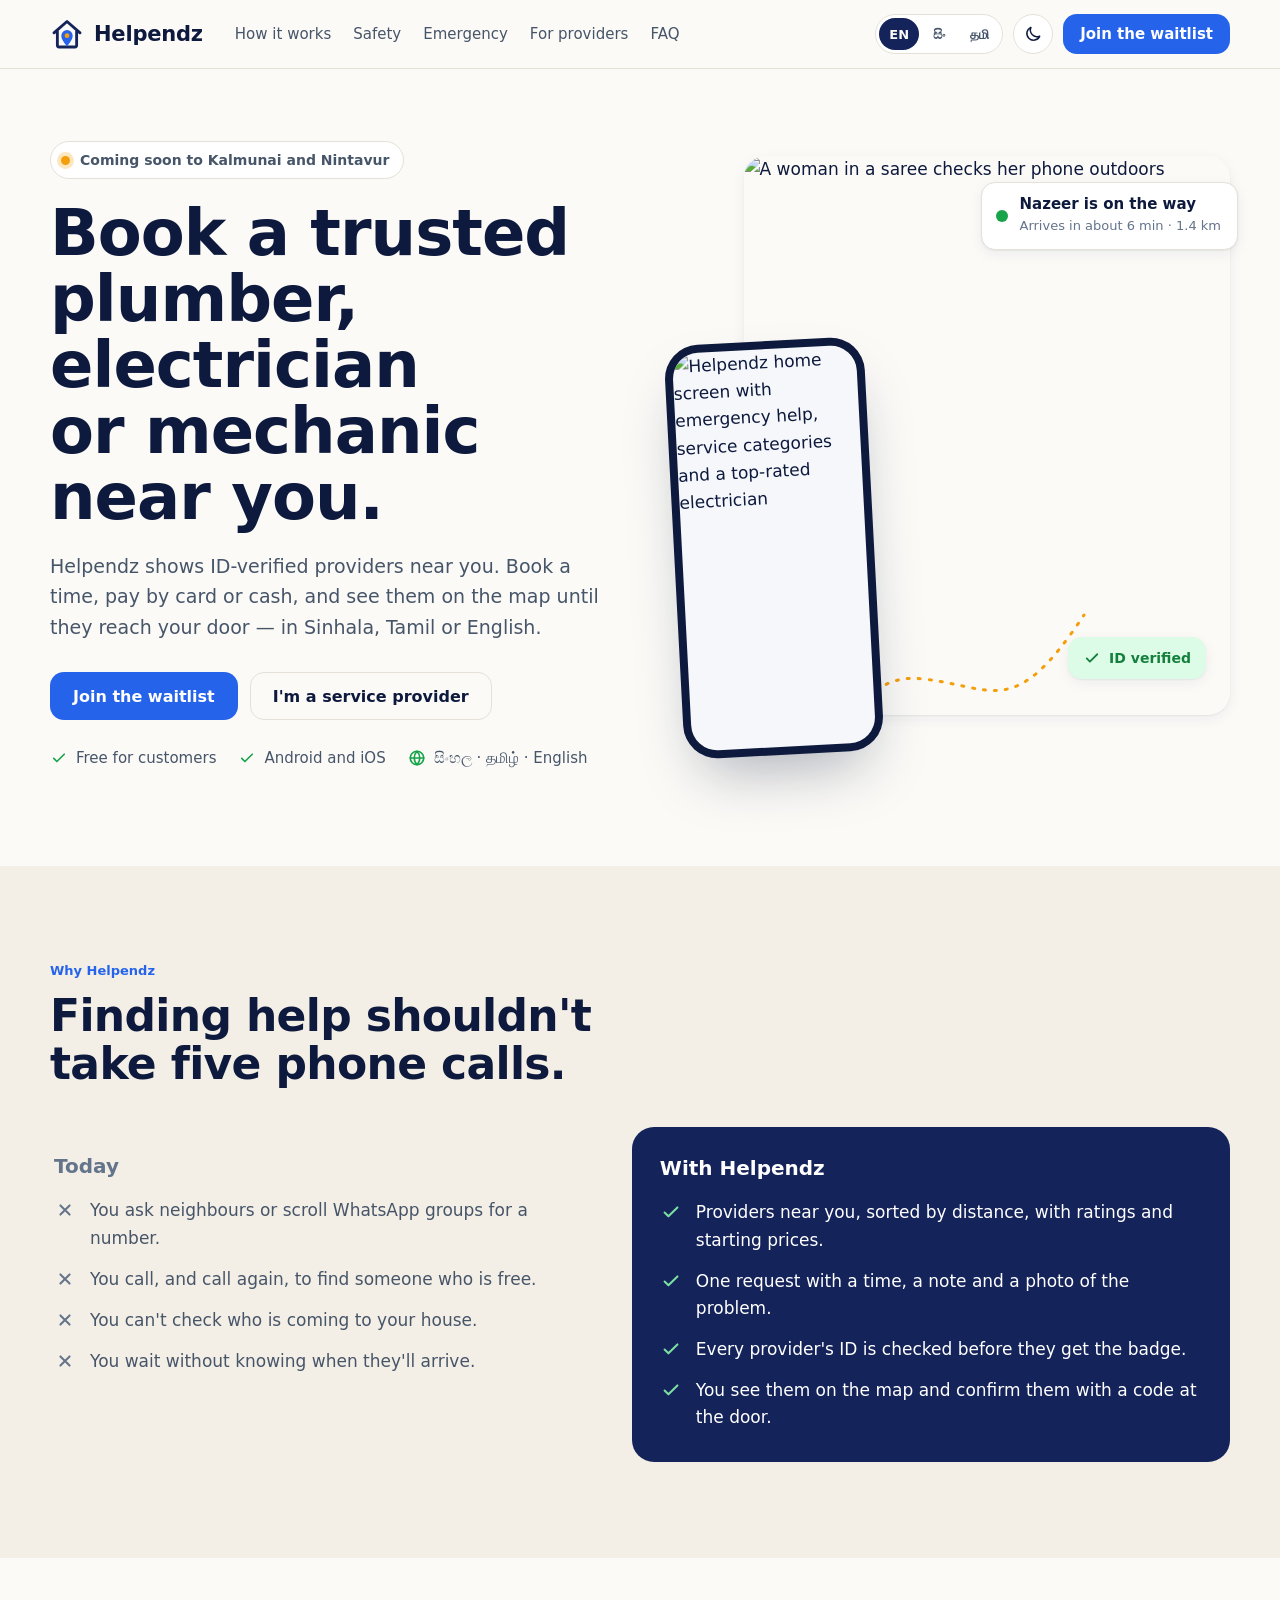
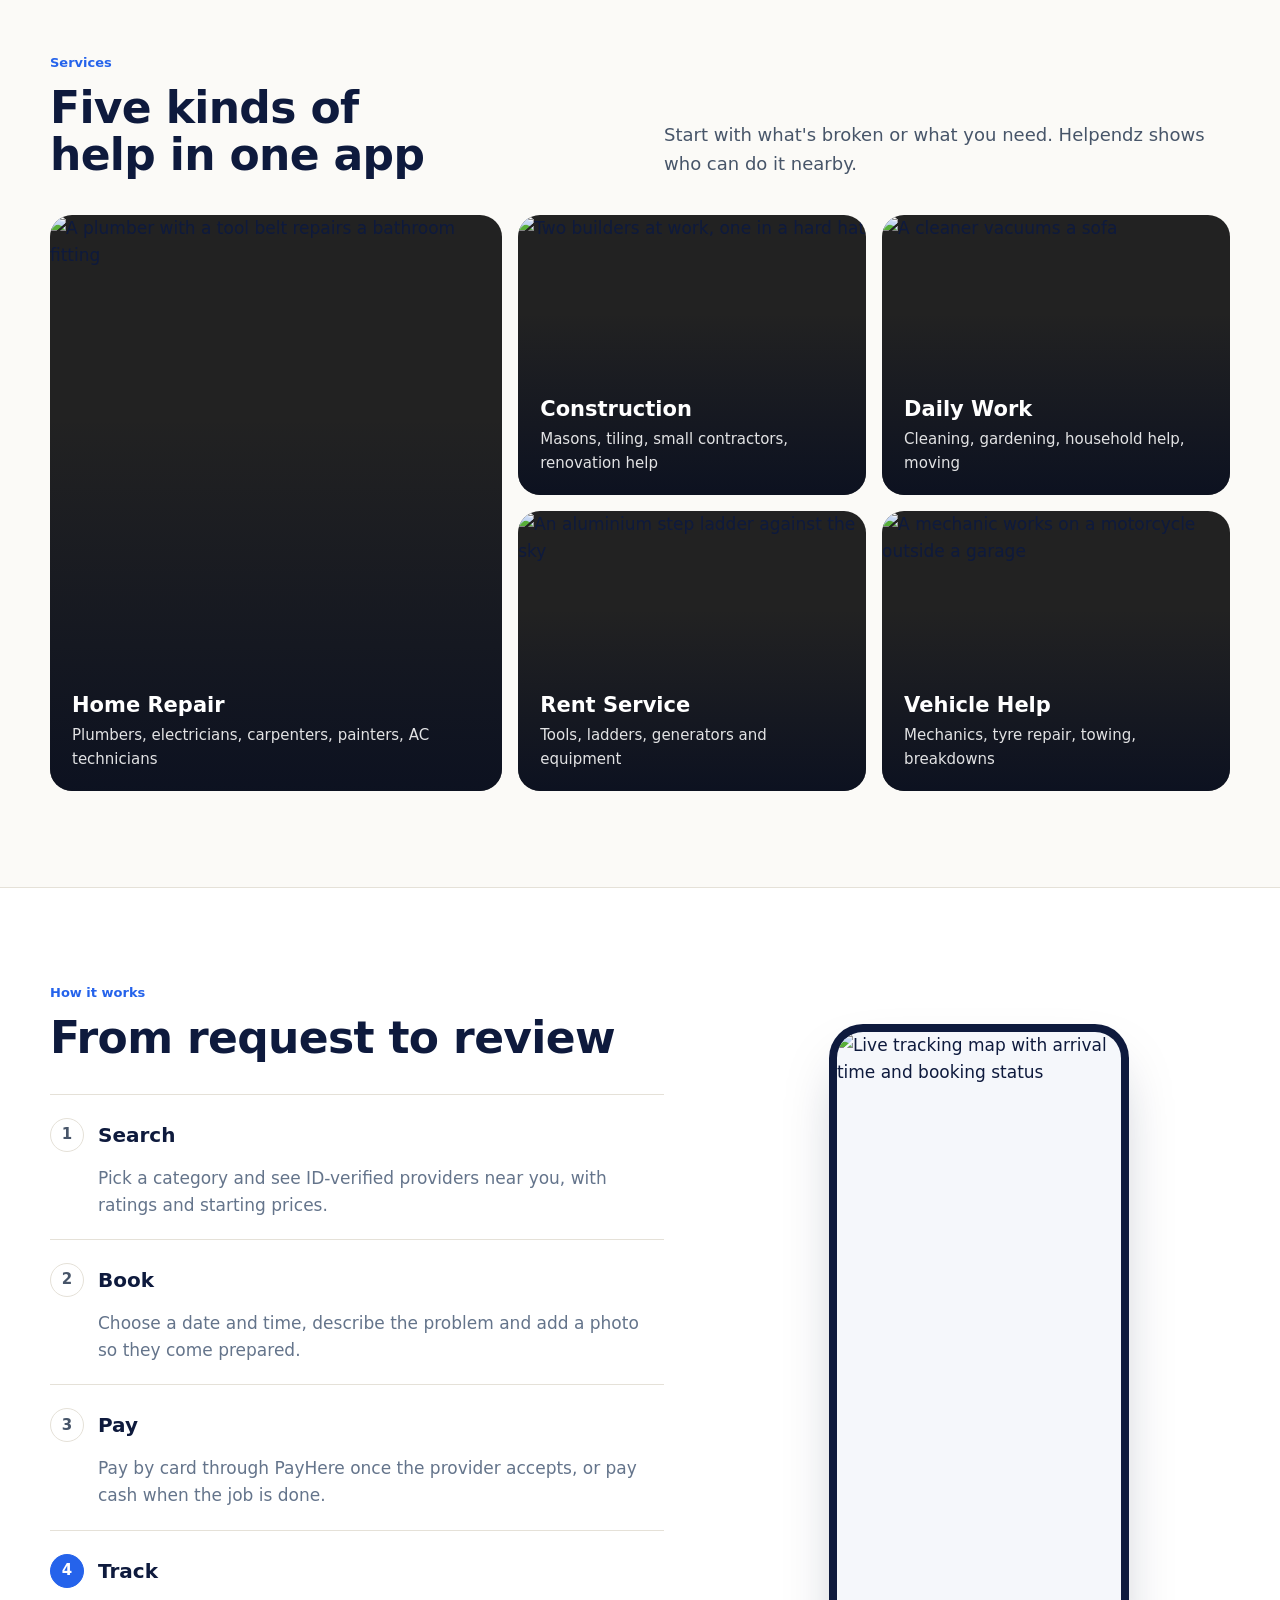
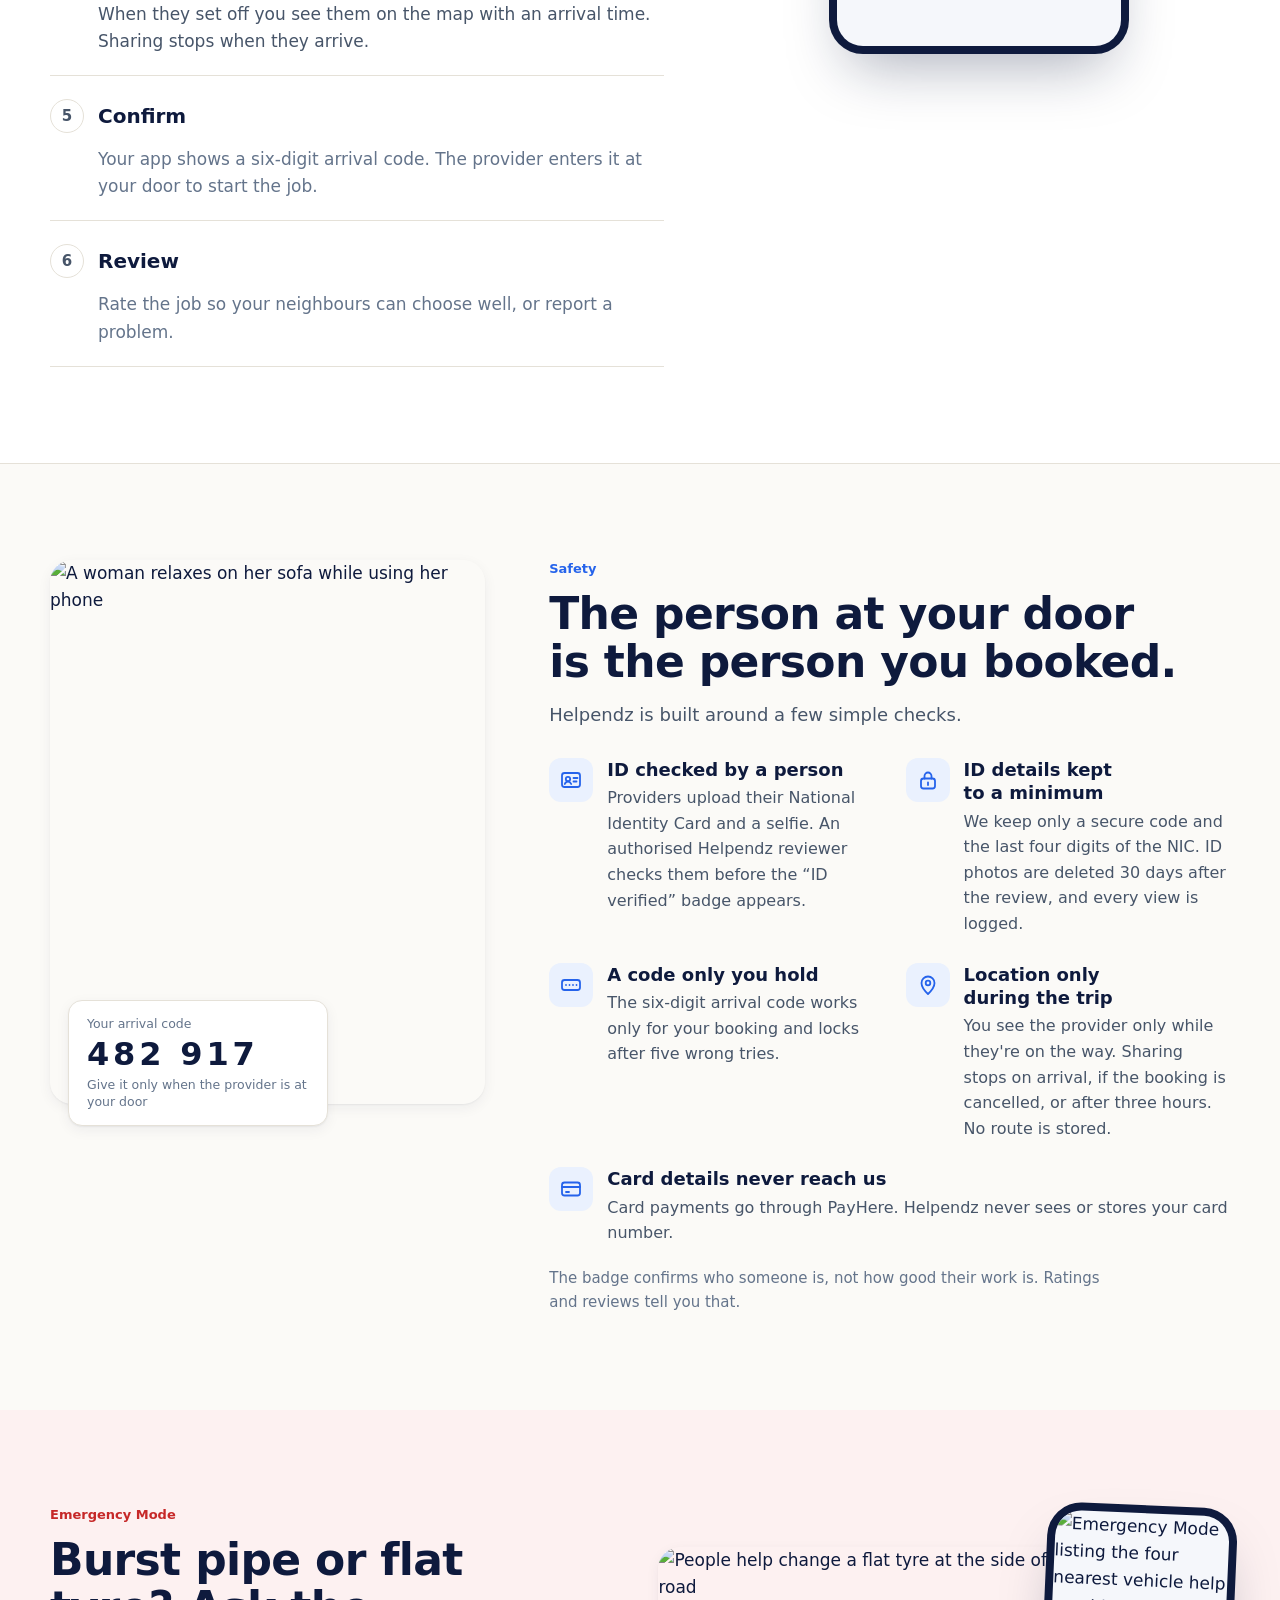
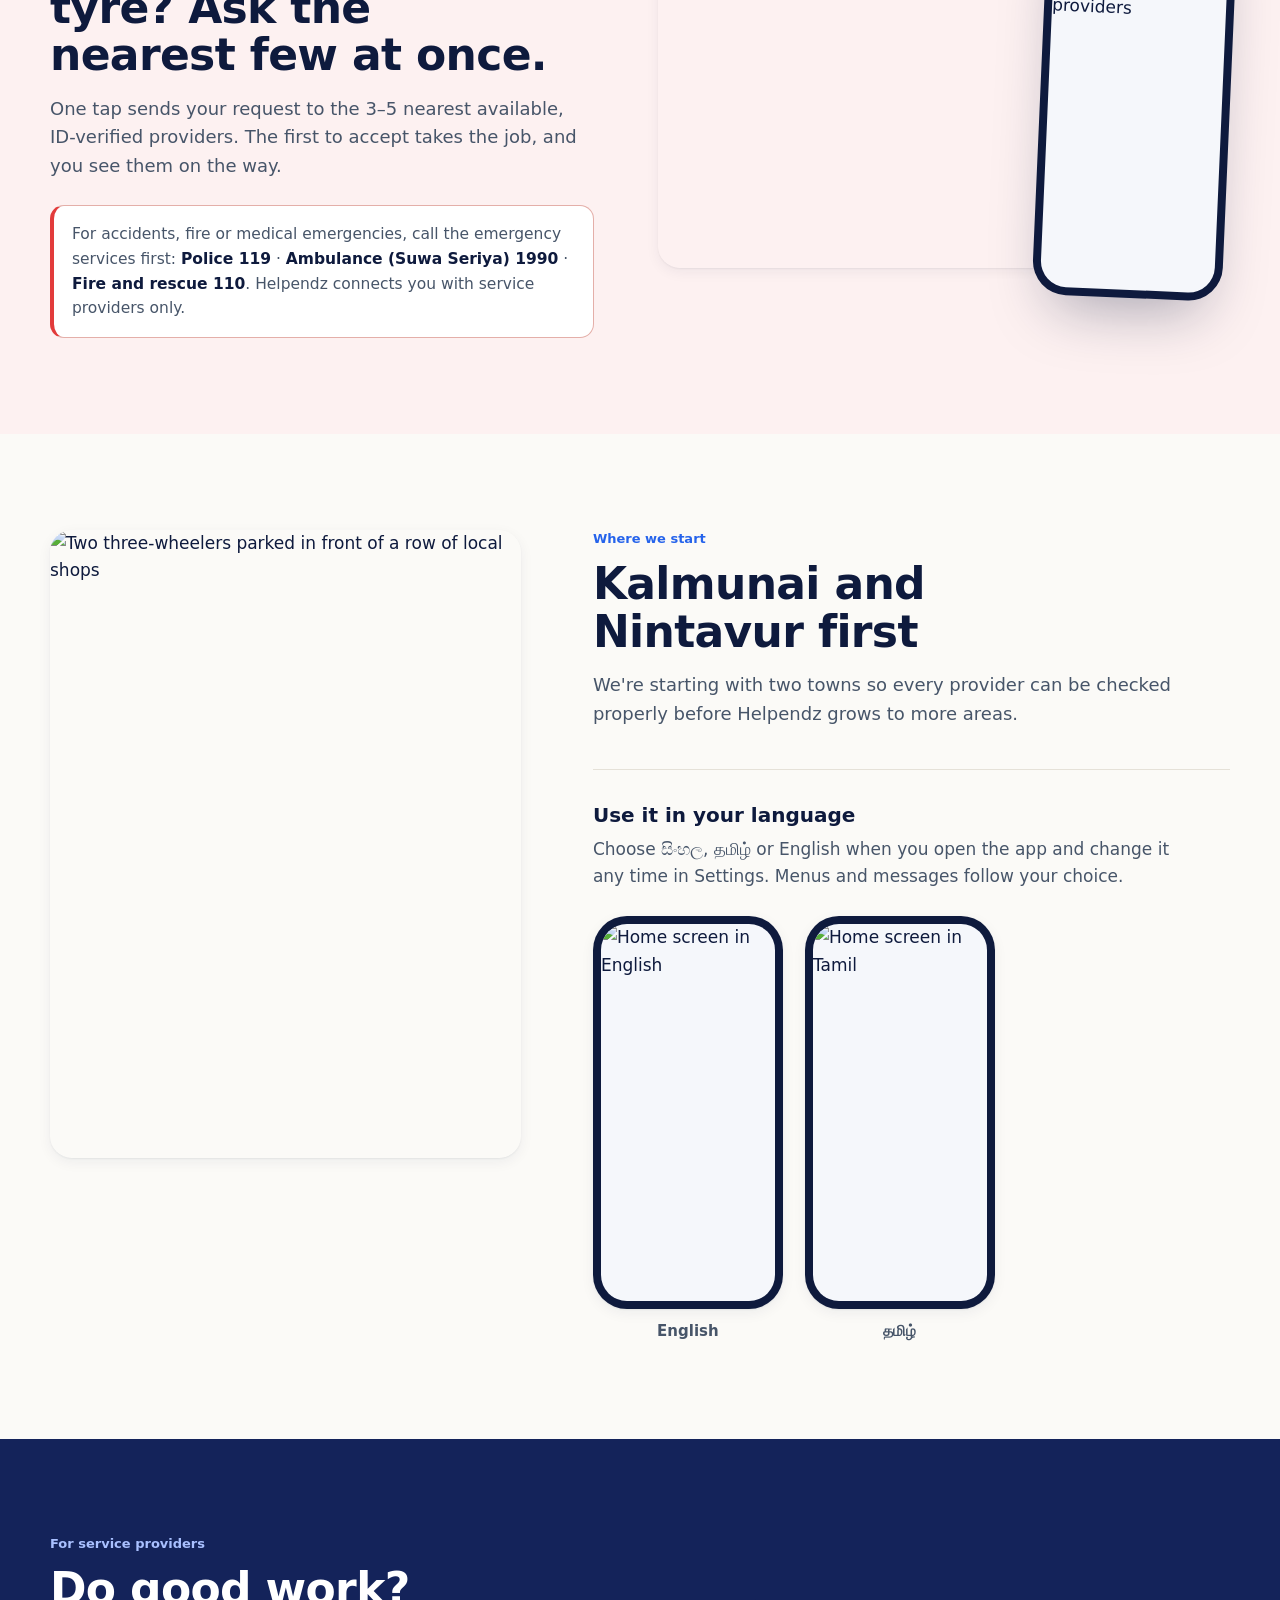
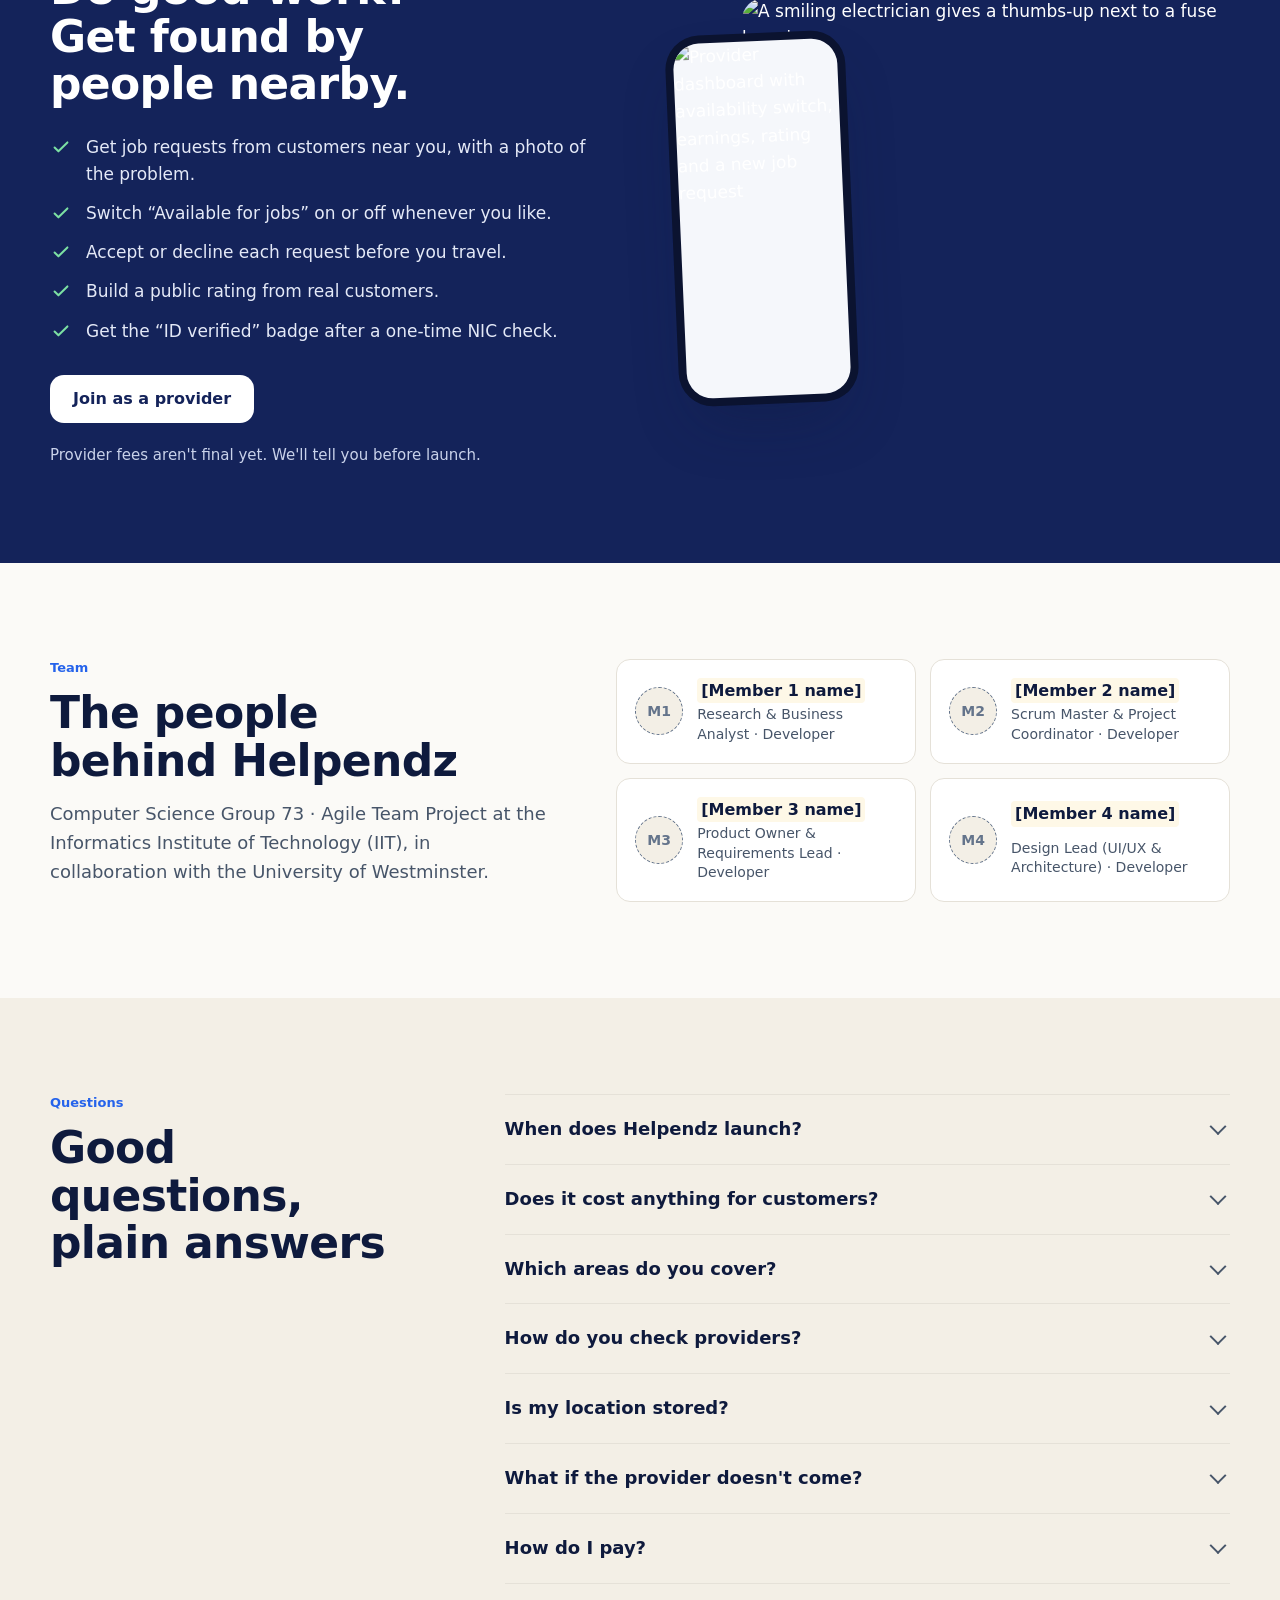
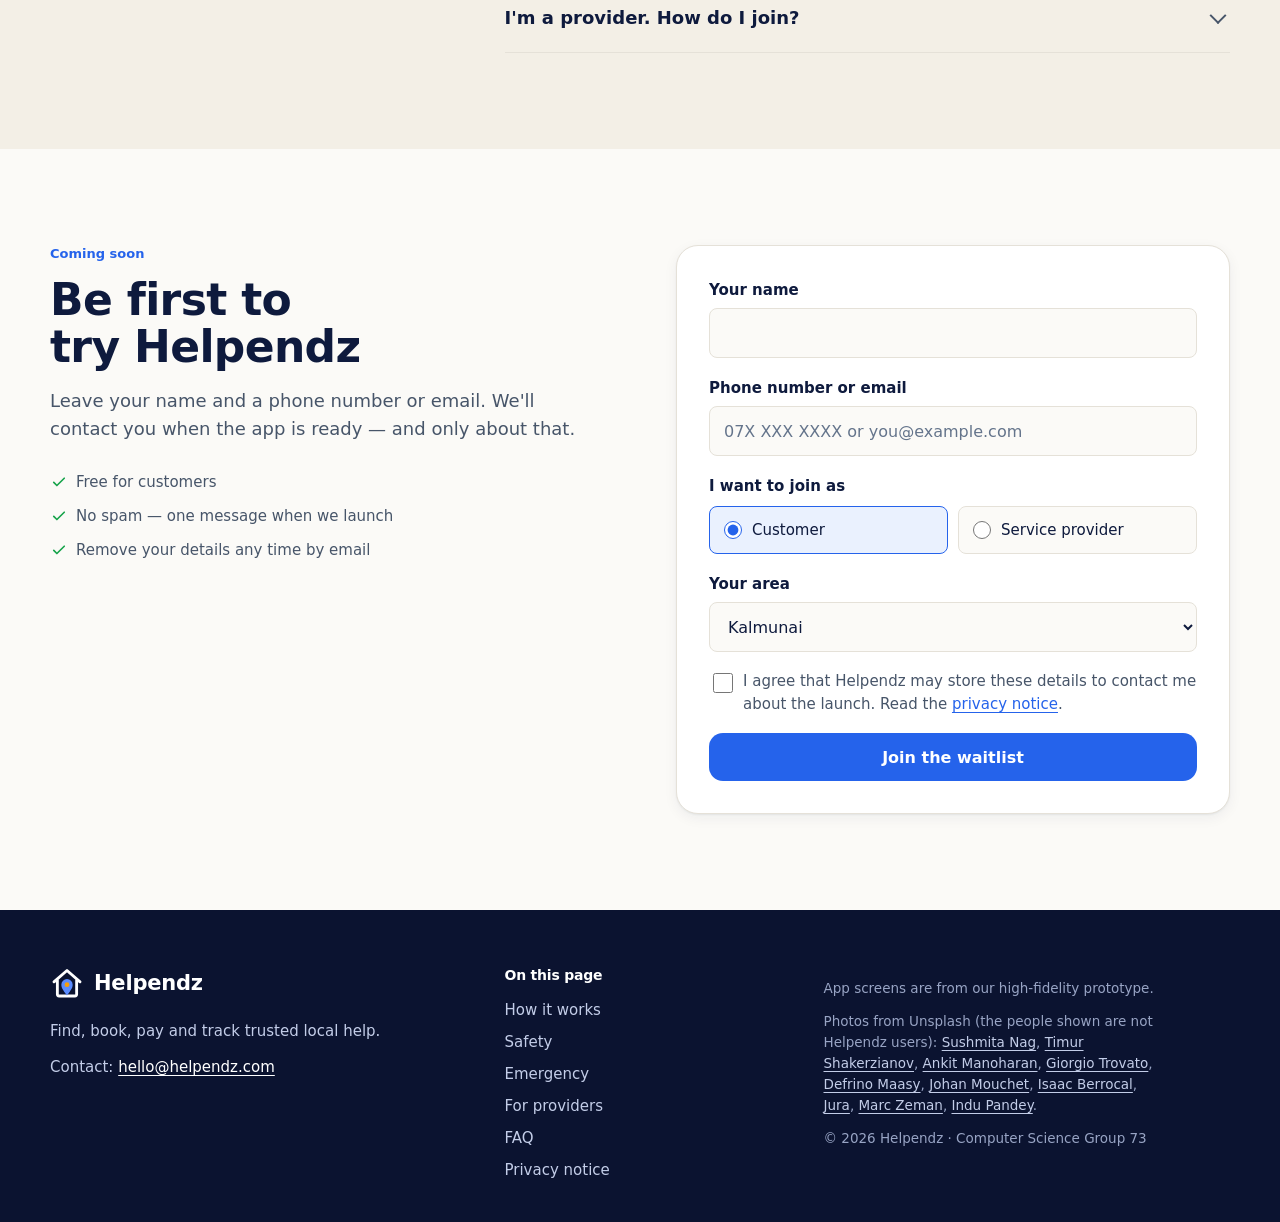
==== index.html @ 749154fe "ATP Website Created" ====
<!doctype html>
<html lang="en" data-theme="light">
<head>
<meta charset="utf-8">
<meta name="viewport" content="width=device-width, initial-scale=1">
<title data-i18n="meta.title">Helpendz — book trusted local help in Kalmunai and Nintavur</title>
<meta name="description" content="Helpendz is a free app for Android and iOS that connects you with ID-verified plumbers, electricians, masons, cleaners, mechanics and tool rentals in Kalmunai and Nintavur — in Sinhala, Tamil or English. Coming soon." data-i18n-attr="content:meta.desc">
<link rel="canonical" href="https://www.helpendz.com/">
<link rel="alternate" hreflang="en" href="https://www.helpendz.com/?lang=en">
<link rel="alternate" hreflang="si" href="https://www.helpendz.com/?lang=si">
<link rel="alternate" hreflang="ta" href="https://www.helpendz.com/?lang=ta">
<link rel="alternate" hreflang="x-default" href="https://www.helpendz.com/">
<link rel="icon" href="assets/favicon.svg" type="image/svg+xml">
<meta property="og:type" content="website">
<meta property="og:site_name" content="Helpendz">
<meta property="og:title" content="Helpendz — book trusted local help in Kalmunai and Nintavur">
<meta property="og:description" content="ID-verified plumbers, electricians, masons, cleaners, mechanics and tool rentals. Book a time, pay by card or cash and see them on the way. Free for customers. Coming soon.">
<meta property="og:image" content="https://www.helpendz.com/assets/og-image.jpg">
<meta property="og:image:width" content="1200"><meta property="og:image:height" content="630">
<meta property="og:url" content="https://www.helpendz.com/">
<meta name="twitter:card" content="summary_large_image">
<meta name="theme-color" content="#FBFAF7" media="(prefers-color-scheme: light)">
<meta name="theme-color" content="#0D1222" media="(prefers-color-scheme: dark)">
<script>
/* Set theme and language before first paint (no flash). */
(function(){try{var d=document.documentElement,s=localStorage.getItem('hz-theme');
d.setAttribute('data-theme',s||(matchMedia('(prefers-color-scheme: dark)').matches?'dark':'light'));
var q=new URLSearchParams(location.search).get('lang'),l=q||localStorage.getItem('hz-lang');
if(l==='si'||l==='ta'){d.setAttribute('lang',l);d.classList.add('i18n-pending');setTimeout(function(){d.classList.remove('i18n-pending')},1500);}}catch(e){}})();
</script>
<link rel="preload" href="assets/fonts/Inter.woff2" as="font" type="font/woff2" crossorigin>
<link rel="preload" href="assets/fonts/FamiljenGrotesk.woff2" as="font" type="font/woff2" crossorigin>
<link rel="preload" as="image" href="assets/photos/customer-phone-1280.webp" imagesrcset="assets/photos/customer-phone-720.webp 720w, assets/photos/customer-phone-1280.webp 1280w" imagesizes="(min-width: 900px) 46vw, 100vw">
<link rel="stylesheet" href="styles.css">
</head>
<body>
<a class="skip" href="#main" data-i18n="skip">Skip to main content</a>

<header class="top" id="top">
  <div class="wrap bar">
    <a class="brand" href="#main" aria-label="Helpendz"><svg class="logo" viewBox="0 0 120 120" aria-hidden="true"><path class="lg-house" d="M14 56 L60 16 L106 56M26 50 V100 a6 6 0 0 0 6 6 H88 a6 6 0 0 0 6 -6 V50"/><path class="lg-pin" d="M60 104 C52 92 40 80 40 66 a20 20 0 0 1 40 0 C80 80 68 92 60 104 Z"/><circle class="lg-dot" cx="60" cy="66" r="8.5"/></svg><span>Helpendz</span></a>
    <nav id="nav" class="nav" aria-label="Main" data-i18n-attr="aria-label:nav.main">
      <a href="#how" data-i18n="nav.how">How it works</a>
      <a href="#safety" data-i18n="nav.safety">Safety</a>
      <a href="#emergency" data-i18n="nav.emergency">Emergency</a>
      <a href="#providers" data-i18n="nav.providers">For providers</a>
      <a href="#faq" data-i18n="nav.faq">FAQ</a>
      <a href="#waitlist" class="menu-only" data-i18n="nav.cta">Join the waitlist</a>
    </nav>
    <div class="tools">
      <div class="lang" role="group" aria-label="Language" data-i18n-attr="aria-label:lang.label">
  <button type="button" data-lang="en" lang="en" aria-pressed="true">EN</button>
  <button type="button" data-lang="si" lang="si" aria-pressed="false">සිං</button>
  <button type="button" data-lang="ta" lang="ta" aria-pressed="false">தமி</button>
</div>
      <button type="button" class="theme" aria-pressed="false" aria-label="Dark mode" data-i18n-attr="aria-label:theme.label" title="Dark mode"><svg viewBox="0 0 24 24" aria-hidden="true" class="i-moon"><path d="M20 14.5A8 8 0 019.5 4a8 8 0 1010.5 10.5z"/></svg><svg viewBox="0 0 24 24" aria-hidden="true" class="i-sun"><circle cx="12" cy="12" r="4"/><path d="M12 2.5v2M12 19.5v2M4.6 4.6l1.4 1.4M18 18l1.4 1.4M2.5 12h2M19.5 12h2M4.6 19.4L6 18M18 6l1.4-1.4"/></svg></button>
      <a class="btn sm hide-s" href="#waitlist" data-i18n="nav.cta.s">Join the waitlist</a>
      <button type="button" class="menu" aria-expanded="false" aria-controls="nav"><svg viewBox="0 0 24 24" aria-hidden="true"><path d="M4 7h16M4 12h16M4 17h16"/></svg><span data-i18n="nav.menu">Menu</span></button>
    </div>
  </div>
</header>

<main id="main" tabindex="-1">

<section class="hero">
  <div class="wrap hero-grid">
    <div class="hero-copy">
      <p class="eyebrow"><span class="dot" aria-hidden="true"></span><span data-i18n="hero.eyebrow">Coming soon to Kalmunai and Nintavur</span></p>
      <h1 data-i18n="hero.h1">Book a trusted plumber, electrician or mechanic near you.</h1>
      <p class="lead" data-i18n="hero.lead">Helpendz shows ID-verified providers near you. Book a time, pay by card or cash, and see them on the map until they reach your door — in Sinhala, Tamil or English.</p>
      <div class="ctas">
        <a class="btn" href="#waitlist" data-i18n="nav.cta">Join the waitlist</a>
        <a class="btn ghost" href="#providers" data-i18n="hero.cta2">I'm a service provider</a>
      </div>
      <ul class="facts">
        <li><svg viewBox="0 0 24 24" aria-hidden="true"><path d="M5 12.5l4.2 4.2L19 7"/></svg><span data-i18n="hero.f1">Free for customers</span></li>
        <li><svg viewBox="0 0 24 24" aria-hidden="true"><path d="M5 12.5l4.2 4.2L19 7"/></svg><span data-i18n="hero.f2">Android and iOS</span></li>
        <li><svg viewBox="0 0 24 24" aria-hidden="true"><circle cx="12" cy="12" r="9"/><path d="M3 12h18M12 3c2.5 2.6 3.7 5.6 3.7 9s-1.2 6.4-3.7 9c-2.5-2.6-3.7-5.6-3.7-9S9.5 5.6 12 3z"/></svg><span><span lang="si">සිංහල</span> · <span lang="ta">தமிழ்</span> · <span lang="en">English</span></span></li>
      </ul>
    </div>
    <div class="hero-art">
      <figure class="hero-photo"><img class="" src="assets/photos/customer-phone-1280.webp" srcset="assets/photos/customer-phone-720.webp 720w, assets/photos/customer-phone-1280.webp 1280w" sizes="(min-width: 900px) 46vw, 100vw" width="1280" height="841" alt="A woman in a saree checks her phone outdoors" data-i18n-attr="alt:hero.photo.alt" fetchpriority="high"></figure>
      <div class="phone hero-phone" id="hero-phone"><img src="assets/screens/h03.webp" width="585" height="1266" alt="Helpendz home screen with emergency help, service categories and a top-rated electrician" data-i18n-attr="alt:hero.screen.alt" ></div>
      <div class="track-card" aria-hidden="true">
        <span class="live"></span>
        <div><b data-i18n="hero.card.t">Nazeer is on the way</b><small data-i18n="hero.card.s">Arrives in about 6 min · 1.4 km</small></div>
      </div>
      <div class="badge-card" aria-hidden="true"><svg viewBox="0 0 24 24" aria-hidden="true"><path d="M5 12.5l4.2 4.2L19 7"/></svg><span data-i18n="hero.badge">ID verified</span></div>
      <svg class="route" viewBox="0 0 300 160" aria-hidden="true"><path d="M8 150 C70 140 60 70 130 78 S220 120 290 14"/></svg>
    </div>
  </div>
</section>

<section class="problem" aria-labelledby="prob-h">
  <div class="wrap">
    <p class="kicker" data-i18n="prob.kicker">Why Helpendz</p>
    <h2 id="prob-h" data-i18n="prob.h2">Finding help shouldn't take five phone calls.</h2>
    <div class="vs">
      <div class="today">
        <h3 data-i18n="prob.today">Today</h3>
        <ul><li><svg viewBox="0 0 24 24" aria-hidden="true"><path d="M7 7l10 10M17 7L7 17"/></svg><span data-i18n="prob.t1">You ask neighbours or scroll WhatsApp groups for a number.</span></li><li><svg viewBox="0 0 24 24" aria-hidden="true"><path d="M7 7l10 10M17 7L7 17"/></svg><span data-i18n="prob.t2">You call, and call again, to find someone who is free.</span></li><li><svg viewBox="0 0 24 24" aria-hidden="true"><path d="M7 7l10 10M17 7L7 17"/></svg><span data-i18n="prob.t3">You can't check who is coming to your house.</span></li><li><svg viewBox="0 0 24 24" aria-hidden="true"><path d="M7 7l10 10M17 7L7 17"/></svg><span data-i18n="prob.t4">You wait without knowing when they'll arrive.</span></li></ul>
      </div>
      <div class="with">
        <h3 data-i18n="prob.with">With Helpendz</h3>
        <ul><li><svg viewBox="0 0 24 24" aria-hidden="true"><path d="M5 12.5l4.2 4.2L19 7"/></svg><span data-i18n="prob.w1">Providers near you, sorted by distance, with ratings and starting prices.</span></li><li><svg viewBox="0 0 24 24" aria-hidden="true"><path d="M5 12.5l4.2 4.2L19 7"/></svg><span data-i18n="prob.w2">One request with a time, a note and a photo of the problem.</span></li><li><svg viewBox="0 0 24 24" aria-hidden="true"><path d="M5 12.5l4.2 4.2L19 7"/></svg><span data-i18n="prob.w3">Every provider's ID is checked before they get the badge.</span></li><li><svg viewBox="0 0 24 24" aria-hidden="true"><path d="M5 12.5l4.2 4.2L19 7"/></svg><span data-i18n="prob.w4">You see them on the map and confirm them with a code at the door.</span></li></ul>
      </div>
    </div>
  </div>
</section>

<section class="cats-sec" id="services" aria-labelledby="cats-h">
  <div class="wrap">
    <div class="sec-head">
      <div><p class="kicker" data-i18n="cats.kicker">Services</p><h2 id="cats-h" data-i18n="cats.h2">Five kinds of help in one app</h2></div>
      <p class="sec-lead" data-i18n="cats.lead">Start with what's broken or what you need. Helpendz shows who can do it nearby.</p>
    </div>
    <ul class="cats">
<li class="cat big"><img class="" src="assets/photos/plumber-1280.webp" srcset="assets/photos/plumber-720.webp 720w, assets/photos/plumber-1280.webp 1280w" sizes="(min-width: 900px) 40vw, 100vw" width="1280" height="1280" alt="A plumber with a tool belt repairs a bathroom fitting" data-i18n-attr="alt:cat.home.alt" loading="lazy" decoding="async">
      <div class="cat-txt"><h3 data-i18n="cat.home">Home Repair</h3><p data-i18n="cat.home.d">Plumbers, electricians, carpenters, painters, AC technicians</p></div></li>
<li class="cat "><img class="" src="assets/photos/construction-1280.webp" srcset="assets/photos/construction-720.webp 720w, assets/photos/construction-1280.webp 1280w" sizes="(min-width: 900px) 40vw, 100vw" width="1280" height="1280" alt="Two builders at work, one in a hard hat" data-i18n-attr="alt:cat.build.alt" loading="lazy" decoding="async">
      <div class="cat-txt"><h3 data-i18n="cat.build">Construction</h3><p data-i18n="cat.build.d">Masons, tiling, small contractors, renovation help</p></div></li>
<li class="cat "><img class="" src="assets/photos/cleaning-1280.webp" srcset="assets/photos/cleaning-720.webp 720w, assets/photos/cleaning-1280.webp 1280w" sizes="(min-width: 900px) 40vw, 100vw" width="1280" height="1280" alt="A cleaner vacuums a sofa" data-i18n-attr="alt:cat.daily.alt" loading="lazy" decoding="async">
      <div class="cat-txt"><h3 data-i18n="cat.daily">Daily Work</h3><p data-i18n="cat.daily.d">Cleaning, gardening, household help, moving</p></div></li>
<li class="cat "><img class="" src="assets/photos/ladder-1280.webp" srcset="assets/photos/ladder-720.webp 720w, assets/photos/ladder-1280.webp 1280w" sizes="(min-width: 900px) 40vw, 100vw" width="1280" height="1280" alt="An aluminium step ladder against the sky" data-i18n-attr="alt:cat.rent.alt" loading="lazy" decoding="async">
      <div class="cat-txt"><h3 data-i18n="cat.rent">Rent Service</h3><p data-i18n="cat.rent.d">Tools, ladders, generators and equipment</p></div></li>
<li class="cat wide"><img class="" src="assets/photos/mechanic-1280.webp" srcset="assets/photos/mechanic-720.webp 720w, assets/photos/mechanic-1280.webp 1280w" sizes="(min-width: 900px) 40vw, 100vw" width="1280" height="1280" alt="A mechanic works on a motorcycle outside a garage" data-i18n-attr="alt:cat.vehicle.alt" loading="lazy" decoding="async">
      <div class="cat-txt"><h3 data-i18n="cat.vehicle">Vehicle Help</h3><p data-i18n="cat.vehicle.d">Mechanics, tyre repair, towing, breakdowns</p></div></li>
    </ul>
  </div>
</section>

<section class="how" id="how" aria-labelledby="how-h">
  <div class="wrap how-grid">
    <div>
      <p class="kicker" data-i18n="how.kicker">How it works</p>
      <h2 id="how-h" data-i18n="how.h2">From request to review</h2>
      <ol class="steps">
<li class="step on" data-screen="h04" data-alt="how.alt1">
        <button type="button" class="step-btn" aria-controls="how-phone" aria-pressed="true"><span class="num">1</span><span class="step-t" data-i18n="how.s1">Search</span></button>
        <p data-i18n="how.s1.d">Pick a category and see ID-verified providers near you, with ratings and starting prices.</p>
        <img class="step-shot" src="assets/screens/h04.webp" width="585" height="1266" alt="Search results: ID-verified plumbers near Nintavur with distance, rating and price" data-i18n-attr="alt:how.alt1" loading="lazy" decoding="async">
      </li>
<li class="step" data-screen="h06" data-alt="how.alt2">
        <button type="button" class="step-btn" aria-controls="how-phone" aria-pressed="false"><span class="num">2</span><span class="step-t" data-i18n="how.s2">Book</span></button>
        <p data-i18n="how.s2.d">Choose a date and time, describe the problem and add a photo so they come prepared.</p>
        <img class="step-shot" src="assets/screens/h06.webp" width="585" height="1266" alt="Booking form with date, time, problem photo and payment choice" data-i18n-attr="alt:how.alt2" loading="lazy" decoding="async">
      </li>
<li class="step" data-screen="h09" data-alt="how.alt3">
        <button type="button" class="step-btn" aria-controls="how-phone" aria-pressed="false"><span class="num">3</span><span class="step-t" data-i18n="how.s3">Pay</span></button>
        <p data-i18n="how.s3.d">Pay by card through PayHere once the provider accepts, or pay cash when the job is done.</p>
        <img class="step-shot" src="assets/screens/h09.webp" width="585" height="1266" alt="Payment successful screen with a receipt" data-i18n-attr="alt:how.alt3" loading="lazy" decoding="async">
      </li>
<li class="step" data-screen="h07" data-alt="how.alt4">
        <button type="button" class="step-btn" aria-controls="how-phone" aria-pressed="false"><span class="num">4</span><span class="step-t" data-i18n="how.s4">Track</span></button>
        <p data-i18n="how.s4.d">When they set off you see them on the map with an arrival time. Sharing stops when they arrive.</p>
        <img class="step-shot" src="assets/screens/h07.webp" width="585" height="1266" alt="Live tracking map with arrival time and booking status" data-i18n-attr="alt:how.alt4" loading="lazy" decoding="async">
      </li>
<li class="step" data-screen="h16" data-alt="how.alt5">
        <button type="button" class="step-btn" aria-controls="how-phone" aria-pressed="false"><span class="num">5</span><span class="step-t" data-i18n="how.s5">Confirm</span></button>
        <p data-i18n="how.s5.d">Your app shows a six-digit arrival code. The provider enters it at your door to start the job.</p>
        <img class="step-shot" src="assets/screens/h16.webp" width="585" height="1266" alt="Provider entering the customer&#x27;s arrival code" data-i18n-attr="alt:how.alt5" loading="lazy" decoding="async">
      </li>
<li class="step" data-screen="h10" data-alt="how.alt6">
        <button type="button" class="step-btn" aria-controls="how-phone" aria-pressed="false"><span class="num">6</span><span class="step-t" data-i18n="how.s6">Review</span></button>
        <p data-i18n="how.s6.d">Rate the job so your neighbours can choose well, or report a problem.</p>
        <img class="step-shot" src="assets/screens/h10.webp" width="585" height="1266" alt="Rate your service screen with stars and quick tags" data-i18n-attr="alt:how.alt6" loading="lazy" decoding="async">
      </li>
      </ol>
    </div>
    <div class="how-phone-wrap" aria-live="polite">
      <div class="phone how-phone" id="how-phone"><img src="assets/screens/h04.webp" width="585" height="1266" alt="Search results: ID-verified plumbers near Nintavur with distance, rating and price" data-i18n-attr="alt:how.alt1" loading="lazy" decoding="async"></div>
    </div>
  </div>
</section>

<section class="safety" id="safety" aria-labelledby="safe-h">
  <div class="wrap safe-grid">
    <div class="safe-art">
      <figure class="safe-photo"><img class="" src="assets/photos/home-phone-1280.webp" srcset="assets/photos/home-phone-720.webp 720w, assets/photos/home-phone-1280.webp 1280w" sizes="(min-width: 900px) 40vw, 100vw" width="1280" height="1600" alt="A woman relaxes on her sofa while using her phone" data-i18n-attr="alt:safe.alt" loading="lazy" decoding="async"></figure>
      <div class="code-card" aria-hidden="true"><small data-i18n="safe.code">Your arrival code</small><b>482&nbsp;917</b><small data-i18n="safe.code.s">Give it only when the provider is at your door</small></div>
    </div>
    <div>
      <p class="kicker" data-i18n="safe.kicker">Safety</p>
      <h2 id="safe-h" data-i18n="safe.h2">The person at your door is the person you booked.</h2>
      <p class="sec-lead" data-i18n="safe.lead">Helpendz is built around a few simple checks.</p>
      <ul class="checks">
<li><span class="ic"><svg viewBox="0 0 24 24" aria-hidden="true"><rect x="3" y="5" width="18" height="14" rx="2.5"/><circle cx="9" cy="11" r="2.2"/><path d="M5.8 16c.6-1.5 1.8-2.3 3.2-2.3s2.6.8 3.2 2.3M14.5 10h4M14.5 13.5h3"/></svg></span><div><h3 data-i18n="safe.1">ID checked by a person</h3><p data-i18n="safe.1.d">Providers upload their National Identity Card and a selfie. An authorised Helpendz reviewer checks them before the “ID verified” badge appears.</p></div></li>
<li><span class="ic"><svg viewBox="0 0 24 24" aria-hidden="true"><rect x="5" y="10.5" width="14" height="10" rx="2.5"/><path d="M8.5 10.5V8a3.5 3.5 0 017 0v2.5M12 14.5v2.5"/></svg></span><div><h3 data-i18n="safe.2">ID details kept to a minimum</h3><p data-i18n="safe.2.d">We keep only a secure code and the last four digits of the NIC. ID photos are deleted 30 days after the review, and every view is logged.</p></div></li>
<li><span class="ic"><svg viewBox="0 0 24 24" aria-hidden="true"><rect x="3" y="7" width="18" height="10" rx="2.5"/><path d="M7 12h.01M10.5 12h.01M14 12h.01M17.5 12h.01"/></svg></span><div><h3 data-i18n="safe.3">A code only you hold</h3><p data-i18n="safe.3.d">The six-digit arrival code works only for your booking and locks after five wrong tries.</p></div></li>
<li><span class="ic"><svg viewBox="0 0 24 24" aria-hidden="true"><path d="M12 21s-6.5-6.1-6.5-11a6.5 6.5 0 0113 0c0 4.9-6.5 11-6.5 11z"/><circle cx="12" cy="10" r="2.3"/></svg></span><div><h3 data-i18n="safe.4">Location only during the trip</h3><p data-i18n="safe.4.d">You see the provider only while they're on the way. Sharing stops on arrival, if the booking is cancelled, or after three hours. No route is stored.</p></div></li>
<li><span class="ic"><svg viewBox="0 0 24 24" aria-hidden="true"><rect x="3" y="5.5" width="18" height="13" rx="2.5"/><path d="M3 10h18M7 15h3"/></svg></span><div><h3 data-i18n="safe.5">Card details never reach us</h3><p data-i18n="safe.5.d">Card payments go through PayHere. Helpendz never sees or stores your card number.</p></div></li>
      </ul>
      <p class="fine" data-i18n="safe.note">The badge confirms who someone is, not how good their work is. Ratings and reviews tell you that.</p>
    </div>
  </div>
</section>

<section class="emergency" id="emergency" aria-labelledby="em-h">
  <div class="wrap em-grid">
    <div class="em-copy">
      <p class="kicker red" data-i18n="em.kicker">Emergency Mode</p>
      <h2 id="em-h" data-i18n="em.h2">Burst pipe or flat tyre? Ask the nearest few at once.</h2>
      <p class="sec-lead" data-i18n="em.p">One tap sends your request to the 3–5 nearest available, ID-verified providers. The first to accept takes the job, and you see them on the way.</p>
      <p class="em-note" role="note" data-i18n-html="em.note_h">For accidents, fire or medical emergencies, call the emergency services first: <b>Police 119</b> · <b>Ambulance (Suwa Seriya) 1990</b> · <b>Fire and rescue 110</b>. Helpendz connects you with service providers only.</p>
    </div>
    <div class="em-art">
      <figure class="em-photo"><img class="" src="assets/photos/flat-tyre-1280.webp" srcset="assets/photos/flat-tyre-720.webp 720w, assets/photos/flat-tyre-1280.webp 1280w" sizes="(min-width: 900px) 48vw, 100vw" width="1280" height="857" alt="People help change a flat tyre at the side of a busy road" data-i18n-attr="alt:em.alt" loading="lazy" decoding="async"></figure>
      <div class="phone em-phone" ><img src="assets/screens/h08.webp" width="585" height="1266" alt="Emergency Mode listing the four nearest vehicle help providers" data-i18n-attr="alt:em.screen.alt" loading="lazy" decoding="async"></div>
    </div>
  </div>
</section>

<section class="local" aria-labelledby="loc-h">
  <div class="wrap loc-grid">
    <figure class="loc-photo"><img class="" src="assets/photos/tuk-tuks-1280.webp" srcset="assets/photos/tuk-tuks-720.webp 720w, assets/photos/tuk-tuks-1280.webp 1280w" sizes="(min-width: 900px) 42vw, 100vw" width="1280" height="1707" alt="Two three-wheelers parked in front of a row of local shops" data-i18n-attr="alt:loc.alt" loading="lazy" decoding="async"></figure>
    <div class="loc-copy">
      <p class="kicker" data-i18n="loc.kicker">Where we start</p>
      <h2 id="loc-h" data-i18n="loc.h2">Kalmunai and Nintavur first</h2>
      <p class="sec-lead" data-i18n="loc.p">We're starting with two towns so every provider can be checked properly before Helpendz grows to more areas.</p>
      <div class="langs-demo">
        <h3 data-i18n="lang.h3">Use it in your language</h3>
        <p data-i18n="lang.p">Choose සිංහල, தமிழ் or English when you open the app and change it any time in Settings. Menus and messages follow your choice.</p>
        <div class="two-phones">
          <figure><div class="phone " ><img src="assets/screens/h03.webp" width="585" height="1266" alt="Home screen in English" data-i18n-attr="alt:lang.en.alt" loading="lazy" decoding="async"></div><figcaption lang="en">English</figcaption></figure>
          <figure><div class="phone " ><img src="assets/screens/h15.webp" width="585" height="1266" alt="Home screen in Tamil" data-i18n-attr="alt:lang.ta.alt" loading="lazy" decoding="async"></div><figcaption lang="ta">தமிழ்</figcaption></figure>
        </div>
      </div>
    </div>
  </div>
</section>

<section class="providers" id="providers" aria-labelledby="pro-h">
  <div class="wrap pro-grid">
    <div class="pro-copy">
      <p class="kicker light" data-i18n="pro.kicker">For service providers</p>
      <h2 id="pro-h" data-i18n="pro.h2">Do good work? Get found by people nearby.</h2>
      <ul class="pro-list"><li><svg viewBox="0 0 24 24" aria-hidden="true"><path d="M5 12.5l4.2 4.2L19 7"/></svg><span data-i18n="pro.1">Get job requests from customers near you, with a photo of the problem.</span></li><li><svg viewBox="0 0 24 24" aria-hidden="true"><path d="M5 12.5l4.2 4.2L19 7"/></svg><span data-i18n="pro.2">Switch “Available for jobs” on or off whenever you like.</span></li><li><svg viewBox="0 0 24 24" aria-hidden="true"><path d="M5 12.5l4.2 4.2L19 7"/></svg><span data-i18n="pro.3">Accept or decline each request before you travel.</span></li><li><svg viewBox="0 0 24 24" aria-hidden="true"><path d="M5 12.5l4.2 4.2L19 7"/></svg><span data-i18n="pro.4">Build a public rating from real customers.</span></li><li><svg viewBox="0 0 24 24" aria-hidden="true"><path d="M5 12.5l4.2 4.2L19 7"/></svg><span data-i18n="pro.5">Get the “ID verified” badge after a one-time NIC check.</span></li></ul>
      <div class="ctas"><a class="btn on-dark" href="#waitlist" data-role="provider" data-i18n="pro.cta">Join as a provider</a></div>
      <p class="fine light" data-i18n="pro.note">Provider fees aren't final yet. We'll tell you before launch.</p>
    </div>
    <div class="pro-art">
      <figure class="pro-photo"><img class="" src="assets/photos/electrician-1280.webp" srcset="assets/photos/electrician-720.webp 720w, assets/photos/electrician-1280.webp 1280w" sizes="(min-width: 900px) 44vw, 100vw" width="1280" height="853" alt="A smiling electrician gives a thumbs-up next to a fuse board" data-i18n-attr="alt:pro.alt" loading="lazy" decoding="async"></figure>
      <div class="phone pro-phone" ><img src="assets/screens/h11.webp" width="585" height="1266" alt="Provider dashboard with availability switch, earnings, rating and a new job request" data-i18n-attr="alt:pro.screen.alt" loading="lazy" decoding="async"></div>
    </div>
  </div>
</section>

<section class="team" id="team" aria-labelledby="team-h">
  <div class="wrap team-grid">
    <div><p class="kicker" data-i18n="team.kicker">Team</p><h2 id="team-h" data-i18n="team.h2">The people behind Helpendz</h2><p class="sec-lead" data-i18n="team.p">Computer Science Group 73 · Agile Team Project at the Informatics Institute of Technology (IIT), in collaboration with the University of Westminster.</p></div>
    <ul class="members">
<li><span class="avatar" aria-hidden="true">M1</span><b>[Member 1 name]</b><span data-i18n="team.r1">Research &amp; Business Analyst · Developer</span></li>
<li><span class="avatar" aria-hidden="true">M2</span><b>[Member 2 name]</b><span data-i18n="team.r2">Scrum Master &amp; Project Coordinator · Developer</span></li>
<li><span class="avatar" aria-hidden="true">M3</span><b>[Member 3 name]</b><span data-i18n="team.r3">Product Owner &amp; Requirements Lead · Developer</span></li>
<li><span class="avatar" aria-hidden="true">M4</span><b>[Member 4 name]</b><span data-i18n="team.r4">Design Lead (UI/UX &amp; Architecture) · Developer</span></li>
    </ul>
  </div>
</section>

<section class="faq" id="faq" aria-labelledby="faq-h">
  <div class="wrap faq-grid">
    <div><p class="kicker" data-i18n="faq.kicker">Questions</p><h2 id="faq-h" data-i18n="faq.h2">Good questions, plain answers</h2></div>
    <div class="qa">
<details><summary data-i18n="faq.q1">When does Helpendz launch?</summary><p data-i18n="faq.a1">Coming soon. Join the waitlist and we'll message you when the app is ready in Kalmunai and Nintavur.</p></details>
<details><summary data-i18n="faq.q2">Does it cost anything for customers?</summary><p data-i18n="faq.a2">No. The app is free for customers. You pay the provider for the job, by card or cash.</p></details>
<details><summary data-i18n="faq.q3">Which areas do you cover?</summary><p data-i18n="faq.a3">Kalmunai and Nintavur first. We'll add nearby areas once these two work well.</p></details>
<details><summary data-i18n="faq.q4">How do you check providers?</summary><p data-i18n="faq.a4">Each provider submits their NIC and a selfie. An authorised reviewer checks them before the “ID verified” badge appears. The badge confirms who they are; ratings tell you about their work.</p></details>
<details><summary data-i18n="faq.q5">Is my location stored?</summary><p data-i18n="faq.a5">No location history is stored. A provider's live location is shown to you only while they're on the way to your booking.</p></details>
<details><summary data-i18n="faq.q6">What if the provider doesn't come?</summary><p data-i18n="faq.a6">You can cancel with a reason until the provider arrives, then book someone else. Requests that aren't accepted in time expire on their own.</p></details>
<details><summary data-i18n="faq.q7">How do I pay?</summary><p data-i18n="faq.a7">By card through PayHere, or in cash when the job is done. Card payments come with a receipt in the app.</p></details>
<details><summary data-i18n="faq.q8">I'm a provider. How do I join?</summary><p data-i18n="faq.a8">Join the waitlist as a service provider. When sign-ups open you'll verify your phone, upload your NIC and a selfie, and add your services and prices.</p></details>
    </div>
  </div>
</section>

<section class="waitlist" id="waitlist" aria-labelledby="wl-h">
  <div class="wrap wl-grid">
    <div class="wl-copy">
      <p class="kicker" data-i18n="wl.kicker">Coming soon</p>
      <h2 id="wl-h" data-i18n="wl.h2">Be first to try Helpendz</h2>
      <p class="sec-lead" data-i18n="wl.p">Leave your name and a phone number or email. We'll contact you when the app is ready — and only about that.</p>
      <ul class="facts col">
        <li><svg viewBox="0 0 24 24" aria-hidden="true"><path d="M5 12.5l4.2 4.2L19 7"/></svg><span data-i18n="wl.side1">Free for customers</span></li>
        <li><svg viewBox="0 0 24 24" aria-hidden="true"><path d="M5 12.5l4.2 4.2L19 7"/></svg><span data-i18n="wl.side2">No spam — one message when we launch</span></li>
        <li><svg viewBox="0 0 24 24" aria-hidden="true"><path d="M5 12.5l4.2 4.2L19 7"/></svg><span data-i18n="wl.side3">Remove your details any time by email</span></li>
      </ul>
    </div>
    <form id="waitlist-form" class="form" novalidate>
      <div class="field">
        <label for="f-name" data-i18n="wl.name">Your name</label>
        <input id="f-name" name="name" autocomplete="name" required maxlength="80" aria-describedby="e-name">
        <p class="err" id="e-name" hidden></p>
      </div>
      <div class="field">
        <label for="f-contact" data-i18n="wl.contact">Phone number or email</label>
        <input id="f-contact" name="contact" autocomplete="tel" inputmode="email" required maxlength="120" placeholder="07X XXX XXXX or you@example.com" data-i18n-attr="placeholder:wl.contact.ph" aria-describedby="e-contact">
        <p class="err" id="e-contact" hidden></p>
      </div>
      <fieldset class="field">
        <legend data-i18n="wl.role">I want to join as</legend>
        <div class="seg">
          <label><input type="radio" name="role" value="customer" checked><span data-i18n="wl.cust">Customer</span></label>
          <label><input type="radio" name="role" value="provider"><span data-i18n="wl.prov">Service provider</span></label>
        </div>
      </fieldset>
      <div class="field">
        <label for="f-area" data-i18n="wl.area">Your area</label>
        <select id="f-area" name="area">
          <option value="Kalmunai" data-i18n="wl.kal">Kalmunai</option>
          <option value="Nintavur" data-i18n="wl.nin">Nintavur</option>
          <option value="Other" data-i18n="wl.oth">Somewhere else</option>
        </select>
      </div>
      <div class="field check">
        <input type="checkbox" id="f-consent" name="consent" aria-describedby="e-consent">
        <label for="f-consent" data-i18n-html="wl.consent_h">I agree that Helpendz may store these details to contact me about the launch. Read the <a href="privacy.html">privacy notice</a>.</label>
        <p class="err" id="e-consent" hidden></p>
      </div>
      <button class="btn full" type="submit" data-i18n="wl.btn">Join the waitlist</button>
      <p class="status" id="form-status" role="status" aria-live="polite"></p>
    </form>
  </div>
</section>
</main>

<footer class="foot">
  <div class="wrap foot-grid">
    <div>
      <a class="brand light" href="#main" aria-label="Helpendz"><svg class="logo" viewBox="0 0 120 120" aria-hidden="true"><path class="lg-house" d="M14 56 L60 16 L106 56M26 50 V100 a6 6 0 0 0 6 6 H88 a6 6 0 0 0 6 -6 V50"/><path class="lg-pin" d="M60 104 C52 92 40 80 40 66 a20 20 0 0 1 40 0 C80 80 68 92 60 104 Z"/><circle class="lg-dot" cx="60" cy="66" r="8.5"/></svg><span>Helpendz</span></a>
      <p data-i18n="ft.tag">Find, book, pay and track trusted local help.</p>
      <p class="muted-l"><span data-i18n="ft.contact">Contact</span>: <a href="mailto:hello@helpendz.com">hello@helpendz.com</a></p>
    </div>
    <nav aria-label="On this page" data-i18n-attr="aria-label:ft.page">
      <h2 class="foot-h" data-i18n="ft.page">On this page</h2>
      <ul>
        <li><a href="#how" data-i18n="nav.how">How it works</a></li>
        <li><a href="#safety" data-i18n="nav.safety">Safety</a></li>
        <li><a href="#emergency" data-i18n="nav.emergency">Emergency</a></li>
        <li><a href="#providers" data-i18n="nav.providers">For providers</a></li>
        <li><a href="#faq" data-i18n="nav.faq">FAQ</a></li>
        <li><a href="privacy.html" data-i18n="ft.privacy">Privacy notice</a></li>
      </ul>
    </nav>
    <div class="foot-small">
      <p data-i18n="ft.screens">App screens are from our high-fidelity prototype.</p>
      <p><span data-i18n="ft.credit">Photos from Unsplash (the people shown are not Helpendz users)</span>: <a href="https://unsplash.com/photos/jmTuwazuRB8" rel="noopener">Sushmita Nag</a>, <a href="https://unsplash.com/photos/VAGbjhkxg6I" rel="noopener">Timur Shakerzianov</a>, <a href="https://unsplash.com/photos/GqHIevKIl7U" rel="noopener">Ankit Manoharan</a>, <a href="https://unsplash.com/photos/5TXz228u4eo" rel="noopener">Giorgio Trovato</a>, <a href="https://unsplash.com/photos/eJ3TTxG-CmE" rel="noopener">Defrino Maasy</a>, <a href="https://unsplash.com/photos/eEiYhXX9aNE" rel="noopener">Johan Mouchet</a>, <a href="https://unsplash.com/photos/tQ3yGo-oX20" rel="noopener">Isaac Berrocal</a>, <a href="https://unsplash.com/photos/Hqeb3fCo_MY" rel="noopener">Jura</a>, <a href="https://unsplash.com/photos/SiC0S5Jx7Bw" rel="noopener">Marc Zeman</a>, <a href="https://unsplash.com/photos/3wacD2E3b-I" rel="noopener">Indu Pandey</a>.</p>
      <p data-i18n="ft.copy">© 2026 Helpendz · Computer Science Group 73</p>
    </div>
  </div>
</footer>

<script src="config.js"></script>
<script src="i18n.js"></script>
<script src="main.js"></script>
</body>
</html>
---- styles.css ----
/* Helpendz landing page — tokens follow DESIGN.md */
/* Self-hosted fonts (SIL Open Font License, see assets/fonts). Sinhala and Tamil files load only when those scripts appear. */
@font-face { font-family: "Inter"; src: url("assets/fonts/Inter.woff2") format("woff2"); font-weight: 400 700; font-display: swap; }
@font-face { font-family: "Familjen Grotesk"; src: url("assets/fonts/FamiljenGrotesk.woff2") format("woff2"); font-weight: 600 700; font-display: swap; }
@font-face { font-family: "Noto Sans Sinhala"; src: url("assets/fonts/NotoSansSinhala.woff2") format("woff2"); font-weight: 400 700; font-display: swap; unicode-range: U+0D80-0DFF, U+200C-200D; }
@font-face { font-family: "Noto Sans Tamil"; src: url("assets/fonts/NotoSansTamil.woff2") format("woff2"); font-weight: 400 700; font-display: swap; unicode-range: U+0B80-0BFF, U+200C-200D; }
:root {
  --ink: #0E1A3D; --ink-2: #475569; --ink-3: #64748B;
  --navy: #14235A; --blue: #2563EB; --blue-700: #1D4ED8; --blue-50: #EAF1FE;
  --red: #E23B3B; --red-700: #C62828; --red-50: #FDF1F1;
  --green: #16A34A; --green-50: #DCFCE7; --green-ink: #15803D;
  --amber: #F59E0B; --amber-50: #FEF8E7;
  --paper: #FBFAF7; --sand: #F3EFE6; --line: #E5E1D8; --card: #FFFFFF;
  --band: #14235A; --band-ink: #FFFFFF; --band-ink-2: #C9D2EA;
  --shadow-1: 0 1px 2px rgba(14,26,61,.06), 0 4px 14px rgba(14,26,61,.06);
  --shadow-phone: 0 30px 60px -20px rgba(14,26,61,.35);
  --r-s: 8px; --r-m: 14px; --r-l: 22px; --r-phone: 34px;
  --wrap: 1180px; --gut: 20px; --sec: 64px;
  --f-display: "Familjen Grotesk", "Inter", system-ui, sans-serif;
  --f-text: "Inter", "Noto Sans Sinhala", "Noto Sans Tamil", system-ui, -apple-system, "Segoe UI", Roboto, sans-serif;
  color-scheme: light;
}
[data-theme="dark"] {
  --ink: #EEF1F7; --ink-2: #B8C1D3; --ink-3: #94A0B8;
  --navy: #C9D6FF; --blue: #5B8CFF; --blue-700: #7FA5FF; --blue-50: #1A2547;
  --red: #FF6B6B; --red-700: #FF8A8A; --red-50: #2A1720;
  --green: #4ADE80; --green-50: #12321F; --green-ink: #86EFAC;
  --amber: #FBBF24; --amber-50: #2A2412;
  --paper: #0D1222; --sand: #131A2E; --line: #27304A; --card: #161D33;
  --band: #0A1A4A; --band-ink: #FFFFFF; --band-ink-2: #C3CDE8;
  --shadow-1: 0 1px 2px rgba(0,0,0,.4), 0 6px 18px rgba(0,0,0,.3);
  --shadow-phone: 0 30px 60px -20px rgba(0,0,0,.7);
  color-scheme: dark;
}
@media (min-width: 768px) { :root { --gut: 32px; --sec: 96px; } }

*, *::before, *::after { box-sizing: border-box; }
html { scroll-behavior: smooth; scroll-padding-top: 84px; -webkit-text-size-adjust: 100%; }
@media (prefers-reduced-motion: reduce) { html { scroll-behavior: auto; } *, *::before, *::after { animation: none !important; transition: none !important; } }
body { margin: 0; background: var(--paper); color: var(--ink); font: 400 17px/1.6 var(--f-text); overflow-x: clip; transition: background-color .2s, color .2s; }
html.i18n-pending main, html.i18n-pending header { visibility: hidden; }
:lang(si) body, body :lang(si) { font-family: "Noto Sans Sinhala", var(--f-text); }
:lang(ta) body, body :lang(ta) { font-family: "Noto Sans Tamil", var(--f-text); }
img { max-width: 100%; height: auto; display: block; }
svg { flex: none; }
a { color: var(--blue); text-underline-offset: 3px; text-decoration-thickness: 1px; }
a:hover { color: var(--blue-700); }
:focus-visible { outline: 3px solid var(--amber); outline-offset: 2px; border-radius: 4px; }
h1, h2, h3 { margin: 0; color: var(--ink); text-wrap: balance; }
h1, h2 { font-family: var(--f-display); font-weight: 700; letter-spacing: -.015em; }
:lang(si) h1, :lang(si) h2, :lang(ta) h1, :lang(ta) h2 { font-family: inherit; letter-spacing: 0; }
h1 { font-size: clamp(38px, 6vw, 64px); line-height: 1.03; }
h2 { font-size: clamp(30px, 4vw, 44px); line-height: 1.08; }
:lang(si) h1 { font-size: clamp(30px, 4.4vw, 48px); line-height: 1.22; }
:lang(ta) h1 { font-size: clamp(28px, 3.5vw, 42px); line-height: 1.3; }
:lang(si) h2 { font-size: clamp(26px, 3.2vw, 36px); line-height: 1.25; }
:lang(ta) h2 { font-size: clamp(24px, 2.7vw, 32px); line-height: 1.32; }
:lang(ta) .cat-txt h3 { font-size: 19px; }
h3 { font-size: 20px; line-height: 1.3; font-weight: 700; }
p { margin: 0; }
.wrap { max-width: calc(var(--wrap) + 2 * var(--gut)); margin: 0 auto; padding: 0 var(--gut); }
.skip { position: absolute; left: 12px; top: -60px; z-index: 100; background: var(--ink); color: var(--paper); padding: 10px 14px; border-radius: var(--r-s); text-decoration: none; }
.skip:focus { top: 12px; }
main:focus { outline: none; }

/* ---------- buttons ---------- */
.btn { display: inline-flex; align-items: center; justify-content: center; gap: 8px; min-height: 48px; padding: 0 22px; border-radius: var(--r-m); background: var(--blue); color: #fff; font-size: 16px; font-weight: 600; line-height: 1.2; font-family: inherit; text-decoration: none; border: 1.5px solid transparent; cursor: pointer; transition: background-color .15s, border-color .15s, transform .15s; }
[data-theme="dark"] .btn { background: #2F63D6; }
.btn:hover { background: var(--blue-700); color: #fff; }
[data-theme="dark"] .btn:hover { background: #2557C4; }
.btn:active { transform: translateY(1px); }
.btn.ghost { background: transparent; color: var(--ink); border-color: var(--line); }
.btn.ghost:hover { border-color: var(--ink); color: var(--ink); background: transparent; }
.btn.sm { min-height: 40px; padding: 0 16px; font-size: 15px; }
.btn.full { width: 100%; }
.btn.on-dark { background: #fff; color: #14235A; }
.btn.on-dark:hover { background: #E8EEFF; color: #14235A; }
.btn:disabled { opacity: .5; cursor: not-allowed; }

/* ---------- header ---------- */
.top { position: sticky; top: 0; z-index: 50; background: color-mix(in srgb, var(--paper) 92%, transparent); backdrop-filter: saturate(1.4) blur(10px); -webkit-backdrop-filter: saturate(1.4) blur(10px); border-bottom: 1px solid var(--line); }
.bar { display: flex; align-items: center; gap: 20px; height: 68px; }
.brand { display: inline-flex; align-items: center; gap: 10px; text-decoration: none; color: var(--ink); font: 700 21px/1 var(--f-display); letter-spacing: -.01em; }
.brand:hover { color: var(--ink); }
.logo { width: 34px; height: 34px; }
.lg-house { fill: none; stroke: var(--navy); stroke-width: 10; stroke-linecap: round; stroke-linejoin: round; }
[data-theme="dark"] .lg-house { stroke: #fff; }
.lg-pin { fill: var(--blue); } .lg-dot { fill: var(--amber); }
.brand.light { color: #fff; } .brand.light .lg-house { stroke: #fff; } .brand.light .lg-pin { fill: #5B8CFF; }
.nav { display: flex; gap: 22px; margin-left: 12px; }
.nav a { color: var(--ink-2); text-decoration: none; font-size: 15px; font-weight: 500; padding: 6px 0; white-space: nowrap; }
:lang(ta) .nav a, :lang(si) .nav a { font-size: 14px; }
.btn.sm { white-space: nowrap; }
.nav a:hover { color: var(--ink); }
.nav .menu-only { display: none; }
.tools { margin-left: auto; display: flex; align-items: center; gap: 10px; }
.lang { display: inline-flex; border: 1px solid var(--line); border-radius: 999px; padding: 3px; background: var(--card); }
.lang button { border: 0; background: transparent; color: var(--ink-2); font: 600 13px/1 var(--f-text); min-width: 40px; height: 32px; padding: 0 10px; border-radius: 999px; cursor: pointer; }
.lang button[lang="si"] { font-family: "Noto Sans Sinhala", var(--f-text); }
.lang button[lang="ta"] { font-family: "Noto Sans Tamil", var(--f-text); }
.lang button[aria-pressed="true"] { background: var(--navy); color: var(--paper); }
[data-theme="dark"] .lang button[aria-pressed="true"] { background: #fff; color: #0D1222; }
.theme { width: 40px; height: 40px; border-radius: 999px; border: 1px solid var(--line); background: var(--card); color: var(--ink); display: inline-grid; place-items: center; cursor: pointer; }
.theme svg { width: 20px; height: 20px; fill: none; stroke: currentColor; stroke-width: 1.8; stroke-linecap: round; stroke-linejoin: round; }
.theme .i-sun { display: none; } [data-theme="dark"] .theme .i-sun { display: block; } [data-theme="dark"] .theme .i-moon { display: none; }
.menu { display: none; align-items: center; gap: 6px; height: 40px; padding: 0 12px; border-radius: 999px; border: 1px solid var(--line); background: var(--card); color: var(--ink); font-size: 14px; font-weight: 600; line-height: 1; font-family: inherit; cursor: pointer; }
.menu svg { width: 18px; height: 18px; stroke: currentColor; stroke-width: 2; fill: none; stroke-linecap: round; }
@media (max-width: 1180px) {
  .menu { display: inline-flex; }
  .nav { position: absolute; left: 0; right: 0; top: 68px; margin: 0; flex-direction: column; gap: 0; background: var(--paper); border-bottom: 1px solid var(--line); padding: 8px var(--gut) 16px; display: none; box-shadow: 0 12px 24px rgba(14,26,61,.08); }
  .nav.open { display: flex; }
  .nav a { font-size: 17px; padding: 12px 0; border-bottom: 1px solid var(--line); }
  .nav a:last-child { border-bottom: 0; }
  .nav .menu-only { display: block; color: var(--blue); font-weight: 600; }
}
@media (max-width: 640px) {
  .hide-s { display: none; }
  .bar { gap: 10px; }
  .top .brand span { display: none; }
  .lang button { min-width: 36px; padding: 0 8px; }
}

/* ---------- shared ---------- */
section { padding: var(--sec) 0; }
.kicker { font: 600 13px/1.4 var(--f-text); color: var(--blue); margin-bottom: 12px; }
.kicker.red { color: var(--red-700); }
[data-theme="dark"] .kicker.red { color: var(--red); }
.kicker.light { color: #A9C0FF; }
.sec-lead { color: var(--ink-2); font-size: 18px; line-height: 1.6; margin-top: 16px; max-width: 58ch; }
.fine { font-size: 15px; color: var(--ink-3); margin-top: 20px; max-width: 60ch; }
.fine.light { color: var(--band-ink-2); }
figure { margin: 0; }
.phone { width: 230px; border-radius: var(--r-phone); background: #0E1A3D; padding: 8px; box-shadow: var(--shadow-phone); }
[data-theme="dark"] .phone { background: #2A3352; }
.phone img { border-radius: calc(var(--r-phone) - 8px); width: 100%; aspect-ratio: 585 / 1266; background: #F5F7FB; }
.ph-cover { width: 100%; height: 100%; object-fit: cover; }
.facts { list-style: none; margin: 26px 0 0; padding: 0; display: flex; flex-wrap: wrap; gap: 10px 22px; color: var(--ink-2); font-size: 15px; }
.facts li { display: inline-flex; align-items: center; gap: 8px; }
.facts svg { width: 18px; height: 18px; fill: none; stroke: var(--green); stroke-width: 2.2; stroke-linecap: round; stroke-linejoin: round; }
.facts.col { flex-direction: column; }

/* ---------- hero ---------- */
.hero { padding: 48px 0 72px; position: relative; }
.hero-grid { display: grid; gap: 44px; align-items: center; }
@media (min-width: 900px) { .hero { padding: 72px 0 96px; } .hero-grid { grid-template-columns: 1.02fr 1fr; gap: 56px; } }
.eyebrow { display: inline-flex; align-items: center; gap: 10px; font-size: 14px; font-weight: 600; color: var(--ink-2); background: var(--card); border: 1px solid var(--line); border-radius: 999px; padding: 7px 14px 7px 10px; margin-bottom: 22px; }
.eyebrow .dot { width: 9px; height: 9px; border-radius: 50%; background: var(--amber); box-shadow: 0 0 0 4px color-mix(in srgb, var(--amber) 25%, transparent); }
.lead { font-size: 19px; line-height: 1.6; color: var(--ink-2); margin-top: 20px; max-width: 54ch; }
.ctas { display: flex; flex-wrap: wrap; gap: 12px; margin-top: 30px; }
.hero-art { position: relative; min-height: 440px; padding: 0 0 40px 0; }
.hero-photo { border-radius: var(--r-l); overflow: hidden; margin-left: 70px; aspect-ratio: 4 / 4.6; box-shadow: var(--shadow-1); }
.hero-photo img { width: 100%; height: 100%; object-fit: cover; object-position: 40% 30%; }
.hero-phone { position: absolute; left: 0; bottom: 0; width: 200px; transform: rotate(-3deg); }
.track-card, .badge-card { position: absolute; background: var(--card); color: var(--ink); border-radius: var(--r-m); box-shadow: var(--shadow-1); border: 1px solid var(--line); }
.track-card { right: -8px; top: 26px; max-width: min(340px, 92%); display: flex; gap: 12px; align-items: center; padding: 12px 16px 12px 14px; max-width: 260px; }
.track-card > div { min-width: 0; overflow-wrap: break-word; }
:lang(ta) .track-card b { font-size: 14px; }
.track-card b { display: block; font-size: 15px; line-height: 1.3; }
.track-card small { display: block; color: var(--ink-3); font-size: 13px; margin-top: 2px; }
.live { width: 12px; height: 12px; border-radius: 50%; background: var(--green); flex: none; box-shadow: 0 0 0 0 color-mix(in srgb, var(--green) 50%, transparent); animation: pulse 2s infinite; }
@keyframes pulse { 0% { box-shadow: 0 0 0 0 color-mix(in srgb, var(--green) 45%, transparent); } 70% { box-shadow: 0 0 0 10px transparent; } 100% { box-shadow: 0 0 0 0 transparent; } }
.badge-card { right: 24px; bottom: 76px; display: inline-flex; align-items: center; gap: 8px; padding: 9px 14px; font-size: 14px; font-weight: 600; color: var(--green-ink); background: var(--green-50); border-color: transparent; }
.badge-card svg { width: 18px; height: 18px; fill: none; stroke: currentColor; stroke-width: 2.4; stroke-linecap: round; stroke-linejoin: round; }
.route { position: absolute; left: 120px; bottom: -6px; width: 300px; height: 160px; z-index: -1; }
@media (max-width: 899px) { .route { display: none; } }
.route path { fill: none; stroke: var(--amber); stroke-width: 3; stroke-dasharray: 2 9; stroke-linecap: round; }
@media (max-width: 899px) {
  .hero-art { max-width: 520px; width: 100%; margin: 0 auto; }
  .hero-photo { margin-left: 48px; }
  .hero-phone { width: 156px; }
  .track-card { right: 0; top: auto; bottom: -14px; }
  .badge-card { right: 14px; top: 14px; bottom: auto; }
}
@media (max-width: 420px) { .hero-phone { width: 128px; } .hero-photo { margin-left: 36px; } .track-card { max-width: 220px; padding: 10px 12px; } .badge-card { display: none; } }

/* ---------- problem ---------- */
.problem { background: var(--sand); }
.problem h2 { max-width: 20ch; }
.vs { display: grid; gap: 20px; margin-top: 40px; }
@media (min-width: 800px) { .vs { grid-template-columns: 1fr 1.08fr; gap: 28px; } }
.vs ul { list-style: none; margin: 18px 0 0; padding: 0; display: grid; gap: 14px; }
.vs li { display: grid; grid-template-columns: 24px 1fr; gap: 12px; align-items: start; }
.vs svg { width: 22px; height: 22px; margin-top: 2px; fill: none; stroke-width: 2.2; stroke-linecap: round; stroke-linejoin: round; }
.today { padding: 26px 4px; }
.today h3 { color: var(--ink-3); }
.today li { color: var(--ink-2); }
.today svg { stroke: var(--ink-3); }
.with { background: var(--band); color: var(--band-ink); border-radius: var(--r-l); padding: 28px 28px 30px; }
.with h3 { color: #fff; }
.with svg { stroke: #7CE0A3; }

/* ---------- categories ---------- */
.sec-head { display: grid; gap: 8px 48px; align-items: end; margin-bottom: 36px; }
@media (min-width: 900px) { .sec-head { grid-template-columns: 1fr 1fr; } .sec-head .sec-lead { margin-top: 0; } }
.cats { list-style: none; margin: 0; padding: 0; display: grid; gap: 16px; grid-template-columns: 1fr; }
@media (min-width: 640px) { .cats { grid-template-columns: 1fr 1fr; } .cat.big { grid-column: span 2; } }
@media (min-width: 1000px) { .cats { grid-template-columns: 1.3fr 1fr 1fr; grid-auto-rows: 280px; } .cat.big { grid-column: auto; grid-row: span 2; } }
.cat { position: relative; border-radius: var(--r-l); overflow: hidden; min-height: 240px; background: #222; isolation: isolate; }
.cat img { position: absolute; inset: 0; width: 100%; height: 100%; object-fit: cover; transition: transform .5s ease; z-index: -1; }
.cat:hover img { transform: scale(1.03); }
.cat::after { content: ""; position: absolute; inset: 0; background: linear-gradient(180deg, rgba(8,14,32,0) 35%, rgba(8,14,32,.82) 100%); z-index: -1; }
.cat-txt { position: absolute; left: 0; right: 0; bottom: 0; padding: 20px 22px; color: #fff; }
.cat-txt h3 { color: #fff; font-size: 21px; }
.cat-txt p { font-size: 15px; color: rgba(255,255,255,.88); margin-top: 4px; max-width: 40ch; }
.cat.big img { object-position: 60% 30%; }
.cat.wide img { object-position: 30% 55%; }

/* ---------- how it works ---------- */
.how { background: var(--card); border-block: 1px solid var(--line); }
.how-grid { display: grid; gap: 40px; }
@media (min-width: 900px) { .how-grid { grid-template-columns: 1.1fr .9fr; gap: 64px; } }
.steps { list-style: none; margin: 32px 0 0; padding: 0; counter-reset: s; }
.step { border-top: 1px solid var(--line); padding: 18px 0 20px; }
.step:last-child { border-bottom: 1px solid var(--line); }
.step-btn { display: flex; align-items: center; gap: 14px; width: 100%; text-align: left; border: 0; background: none; padding: 0; cursor: pointer; color: var(--ink); font: 700 20px/1.3 var(--f-text); font-family: inherit; min-height: 44px; }
.num { width: 34px; height: 34px; border-radius: 50%; display: inline-grid; place-items: center; border: 1.5px solid var(--line); font: 700 15px/1 var(--f-display); color: var(--ink-2); flex: none; transition: all .2s; }
.step.on .num { background: var(--blue); border-color: var(--blue); color: #fff; }
.step p { color: var(--ink-2); margin: 8px 0 0 48px; max-width: 52ch; }
.step-shot { display: none; }
.how-phone-wrap { display: none; }
@media (min-width: 900px) {
  .how-phone-wrap { display: block; position: sticky; top: 110px; align-self: start; padding-top: 40px; }
  .how-phone { width: 300px; margin: 0 auto; }
  .step:not(.on) p { color: var(--ink-3); }
}
@media (max-width: 899px) {
  .step-shot { display: block; width: 150px; margin: 16px 0 0 48px; border-radius: 22px; border: 6px solid #0E1A3D; box-shadow: var(--shadow-1); aspect-ratio: 585/1266; }
  [data-theme="dark"] .step-shot { border-color: #2A3352; }
  .num { background: var(--blue); border-color: var(--blue); color: #fff; }
}

/* ---------- safety ---------- */
.safe-grid { display: grid; gap: 48px; align-items: start; }
@media (min-width: 900px) { .safe-grid { grid-template-columns: .78fr 1.22fr; gap: 64px; } }
.safe-art { position: relative; }
.safe-photo { border-radius: var(--r-l); overflow: hidden; aspect-ratio: 4 / 5; box-shadow: var(--shadow-1); }
.safe-photo img { width: 100%; height: 100%; object-fit: cover; object-position: 55% 40%; }
@media (max-width: 899px) { .safe-photo { aspect-ratio: 4 / 3.4; } .safe-photo img { object-position: 60% 55%; } .safe-art { max-width: 560px; } }
.code-card { position: absolute; left: 18px; bottom: -22px; background: var(--card); border: 1px solid var(--line); border-radius: var(--r-m); box-shadow: var(--shadow-1); padding: 14px 18px; max-width: 260px; }
.code-card small { display: block; font-size: 12.5px; color: var(--ink-3); line-height: 1.4; }
.code-card b { display: block; font: 700 32px/1.1 var(--f-display); letter-spacing: .12em; color: var(--ink); margin: 4px 0; }
.checks { list-style: none; margin: 28px 0 0; padding: 0; display: grid; gap: 22px; }
@media (min-width: 640px) { .checks { grid-template-columns: 1fr 1fr; gap: 26px 32px; } .checks li:last-child { grid-column: span 2; } }
.checks li { display: grid; grid-template-columns: 44px 1fr; gap: 14px; }
.checks .ic { width: 44px; height: 44px; border-radius: 12px; background: var(--blue-50); display: grid; place-items: center; }
.checks svg { width: 24px; height: 24px; fill: none; stroke: var(--blue); stroke-width: 1.8; stroke-linecap: round; stroke-linejoin: round; }
.checks h3 { font-size: 18px; }
.checks p { color: var(--ink-2); font-size: 16px; margin-top: 4px; }

/* ---------- emergency ---------- */
.emergency { background: var(--red-50); }
.em-grid { display: grid; gap: 44px; align-items: center; }
@media (min-width: 900px) { .em-grid { grid-template-columns: 1fr 1.05fr; gap: 64px; } }
.em-note { margin-top: 24px; background: var(--card); border: 1px solid color-mix(in srgb, var(--red) 30%, var(--line)); border-left: 4px solid var(--red); border-radius: var(--r-m); padding: 16px 18px; font-size: 15.5px; color: var(--ink-2); max-width: 60ch; }
.em-note b { color: var(--ink); white-space: nowrap; }
.em-art { position: relative; padding-bottom: 30px; }
.em-photo { border-radius: var(--r-l); overflow: hidden; aspect-ratio: 3 / 2; margin-right: 90px; box-shadow: var(--shadow-1); }
.em-photo img { width: 100%; height: 100%; object-fit: cover; }
.em-phone { position: absolute; right: 0; bottom: 0; width: 190px; transform: rotate(2.5deg); }
@media (max-width: 899px) { .em-art { padding-top: 70px; } }
@media (max-width: 520px) { .em-photo { margin-right: 50px; } .em-phone { width: 130px; } }

/* ---------- local + languages ---------- */
.loc-grid { display: grid; gap: 44px; align-items: start; }
@media (min-width: 900px) { .loc-grid { grid-template-columns: .85fr 1.15fr; gap: 72px; } }
.loc-photo { border-radius: var(--r-l); overflow: hidden; aspect-ratio: 3 / 4; box-shadow: var(--shadow-1); }
.loc-photo img { width: 100%; height: 100%; object-fit: cover; object-position: 50% 60%; }
@media (max-width: 899px) { .loc-photo { aspect-ratio: 4 / 3; } }
.langs-demo { margin-top: 40px; padding-top: 32px; border-top: 1px solid var(--line); }
.langs-demo > p { color: var(--ink-2); margin-top: 8px; max-width: 56ch; }
.two-phones { display: flex; gap: 22px; margin-top: 26px; flex-wrap: wrap; }
.two-phones .phone { width: 190px; box-shadow: var(--shadow-1); }
.two-phones figcaption { text-align: center; margin-top: 10px; font-weight: 600; color: var(--ink-2); font-size: 15px; }
@media (max-width: 460px) { .two-phones { gap: 14px; } .two-phones figure { flex: 1; } .two-phones .phone { width: 100%; } }

/* ---------- providers ---------- */
.providers { background: var(--band); color: var(--band-ink); }
.providers h2 { color: #fff; }
.pro-grid { display: grid; gap: 48px; align-items: center; }
@media (min-width: 900px) { .pro-grid { grid-template-columns: 1fr 1fr; gap: 64px; } }
.pro-list { list-style: none; margin: 26px 0 0; padding: 0; display: grid; gap: 12px; }
.pro-list li { display: grid; grid-template-columns: 24px 1fr; gap: 12px; color: #E4E9F7; }
.pro-list svg { width: 22px; height: 22px; margin-top: 2px; fill: none; stroke: #7CE0A3; stroke-width: 2.2; stroke-linecap: round; stroke-linejoin: round; }
.providers :focus-visible { outline-color: #FBBF24; }
.pro-art { position: relative; padding-bottom: 40px; }
.pro-photo { border-radius: var(--r-l); overflow: hidden; aspect-ratio: 4 / 3; margin-left: 70px; }
.pro-photo img { width: 100%; height: 100%; object-fit: cover; object-position: 60% 40%; }
.pro-phone { position: absolute; left: 0; bottom: 0; width: 180px; transform: rotate(-2.5deg); background: #0B1330; }
@media (max-width: 520px) { .pro-photo { margin-left: 50px; } .pro-phone { width: 130px; } }

/* ---------- team ---------- */
.team-grid { display: grid; gap: 36px; }
@media (min-width: 900px) { .team-grid { grid-template-columns: .9fr 1.1fr; gap: 64px; } }
.members { list-style: none; margin: 0; padding: 0; display: grid; gap: 14px; }
@media (min-width: 560px) { .members { grid-template-columns: 1fr 1fr; } }
.members li { background: var(--card); border: 1px solid var(--line); border-radius: var(--r-m); padding: 18px; display: grid; grid-template-columns: 48px 1fr; column-gap: 14px; align-items: center; }
.members .avatar { grid-row: span 2; width: 48px; height: 48px; border-radius: 50%; background: var(--sand); border: 1px dashed var(--ink-3); display: grid; place-items: center; font: 700 14px/1 var(--f-display); color: var(--ink-3); }
.members b { font-size: 16px; color: var(--ink); background: var(--amber-50); border-radius: 4px; padding: 0 4px; justify-self: start; }
.members span:not(.avatar) { font-size: 14px; color: var(--ink-2); line-height: 1.4; margin-top: 2px; }

/* ---------- faq ---------- */
.faq { background: var(--sand); }
.faq-grid { display: grid; gap: 32px; }
@media (min-width: 900px) { .faq-grid { grid-template-columns: .7fr 1.3fr; gap: 64px; } }
.qa details { border-bottom: 1px solid var(--line); }
.qa details:first-child { border-top: 1px solid var(--line); }
.qa summary { cursor: pointer; list-style: none; padding: 20px 40px 20px 0; position: relative; font-weight: 600; font-size: 18px; color: var(--ink); min-height: 44px; }
.qa summary::-webkit-details-marker { display: none; }
.qa summary::after { content: ""; position: absolute; right: 6px; top: 50%; width: 12px; height: 12px; border-right: 2px solid var(--ink-2); border-bottom: 2px solid var(--ink-2); transform: translateY(-70%) rotate(45deg); transition: transform .2s; }
.qa details[open] summary::after { transform: translateY(-30%) rotate(-135deg); }
.qa details p { color: var(--ink-2); padding: 0 40px 22px 0; max-width: 64ch; }

/* ---------- waitlist ---------- */
.wl-grid { display: grid; gap: 40px; align-items: start; }
@media (min-width: 900px) { .wl-grid { grid-template-columns: 1fr 1fr; gap: 72px; } }
.form { background: var(--card); align-content: start; border: 1px solid var(--line); border-radius: var(--r-l); padding: 26px; box-shadow: var(--shadow-1); display: grid; gap: 18px; }
@media (min-width: 560px) { .form { padding: 32px; } }
.field { display: grid; gap: 6px; border: 0; margin: 0; padding: 0; min-width: 0; }
.field label, .field legend { font-weight: 600; font-size: 15px; color: var(--ink); padding: 0; }
.field input[type=text], .field input:not([type]), .field select { height: 50px; border: 1.5px solid var(--line); border-radius: var(--r-s); background: var(--paper); color: var(--ink); font-size: 16px; font-family: inherit; padding: 0 14px; width: 100%; }
.field input::placeholder { color: var(--ink-3); }
.field input:focus, .field select:focus { border-color: var(--blue); outline: 3px solid color-mix(in srgb, var(--amber) 70%, transparent); outline-offset: 1px; }
.field input[aria-invalid="true"] { border-color: var(--red); }
.err { color: var(--red); font-size: 14px; }
[data-theme="dark"] .err { color: #FF8A8A; }
.seg { display: grid; grid-template-columns: minmax(0,1fr) minmax(0,1fr); gap: 10px; margin-top: 8px; }
.seg label { min-width: 0; overflow-wrap: anywhere; line-height: 1.3; padding-block: 8px !important; position: relative; display: flex; align-items: center; gap: 10px; min-height: 48px; border: 1.5px solid var(--line); border-radius: var(--r-s); padding: 0 14px; font-weight: 500; cursor: pointer; background: var(--paper); }
.seg input { width: 18px; height: 18px; accent-color: var(--blue); margin: 0; }
.seg label:has(input:checked) { border-color: var(--blue); background: var(--blue-50); }
.field.check { grid-template-columns: 22px 1fr; column-gap: 12px; align-items: start; }
.field.check input { width: 20px; height: 20px; margin-top: 3px; accent-color: var(--blue); }
.field.check label { font-weight: 400; font-size: 15px; color: var(--ink-2); line-height: 1.5; }
.field.check .err { grid-column: 2; }
.status { font-size: 15px; }
.status:empty { display: none; }
.status.ok { color: var(--green-ink); } .status.bad { color: var(--red); }

/* ---------- footer ---------- */
.foot { background: #0B1330; color: #C3CDE8; padding: 56px 0 40px; font-size: 15px; }
.foot a { color: #fff; }
.foot-grid { display: grid; gap: 32px; }
@media (min-width: 900px) { .foot-grid { grid-template-columns: 1.2fr .8fr 1.2fr; gap: 48px; } }
.foot-grid > div > p { margin-top: 12px; max-width: 40ch; }
.foot-h { font: 600 14px/1.4 var(--f-text); color: #fff; margin-bottom: 12px; }
.foot nav ul { list-style: none; padding: 0; margin: 0; display: grid; gap: 8px; }
.foot nav a { color: #C3CDE8; text-decoration: none; }
.foot nav a:hover { color: #fff; text-decoration: underline; }
.foot-small p { font-size: 13.5px; color: #98A4C4; margin-bottom: 10px; line-height: 1.55; }
.foot-small a { color: #C3CDE8; }
.muted-l { color: #C3CDE8; }
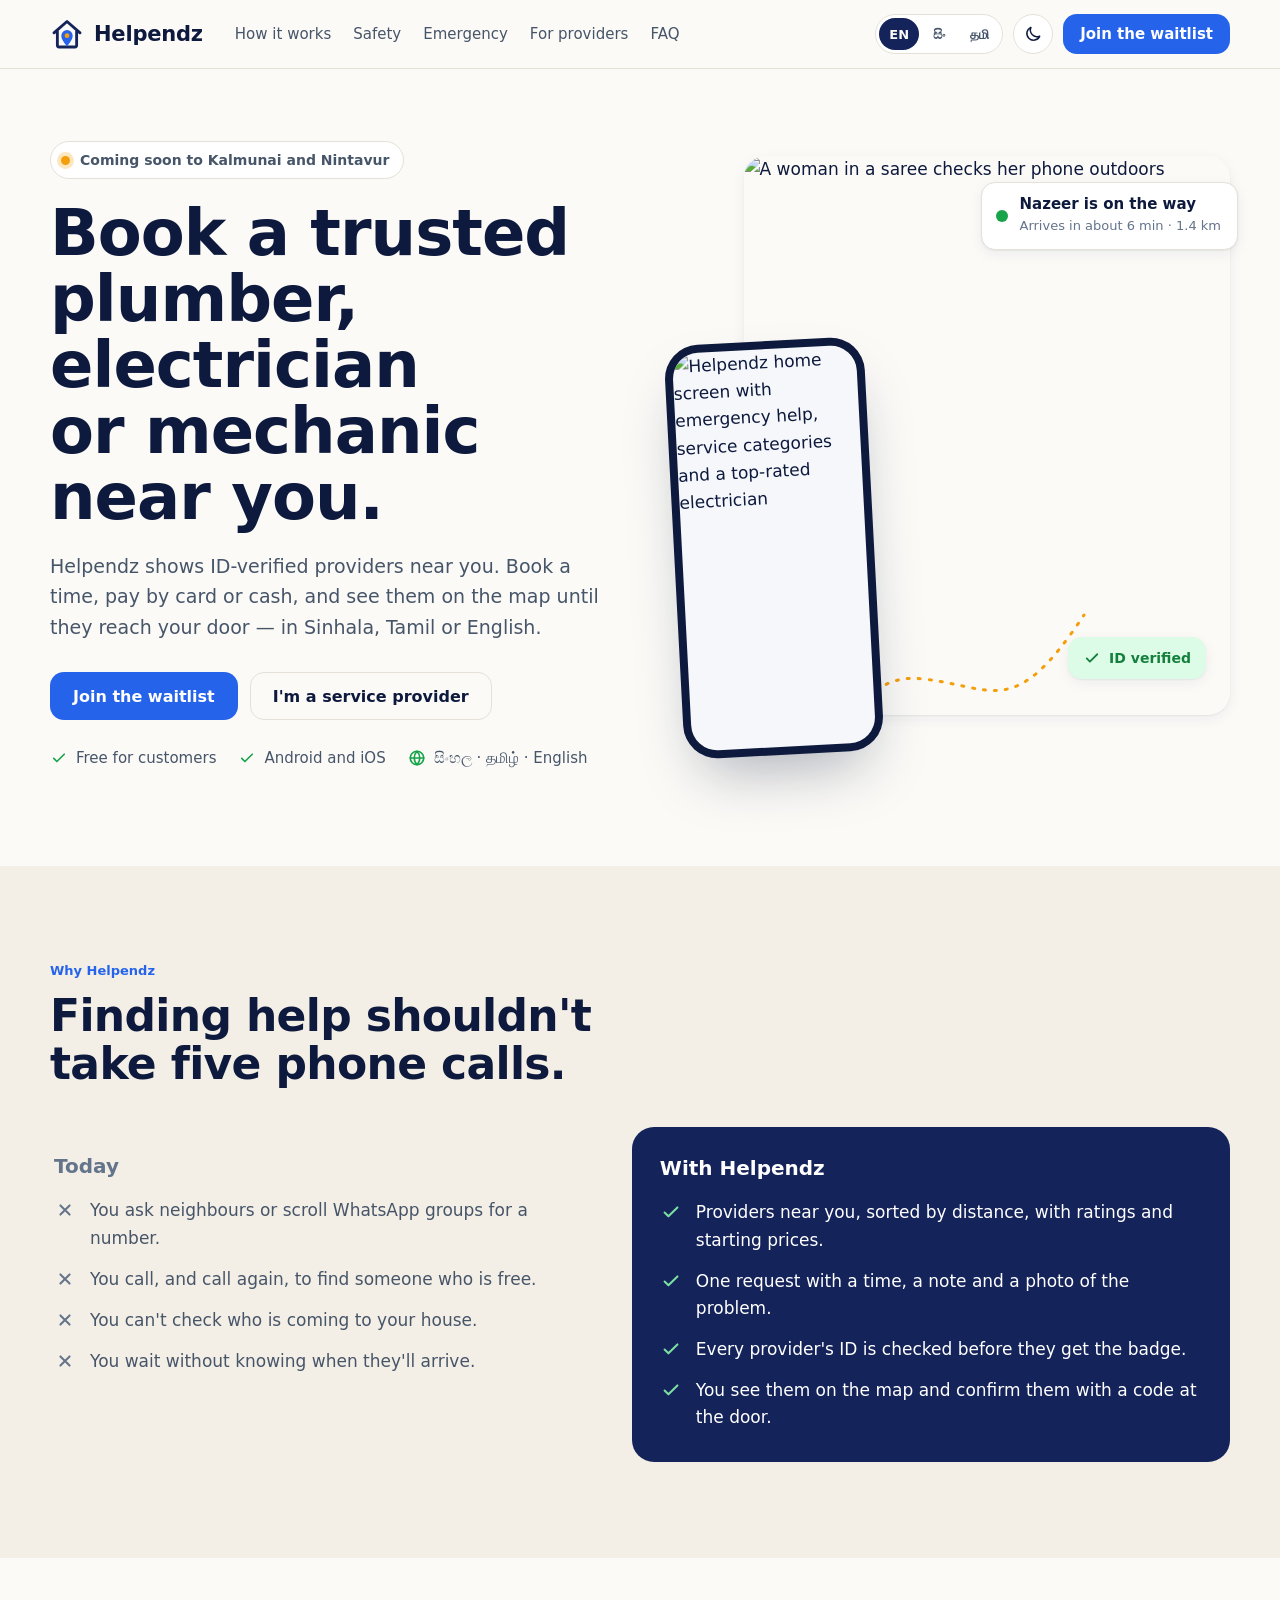
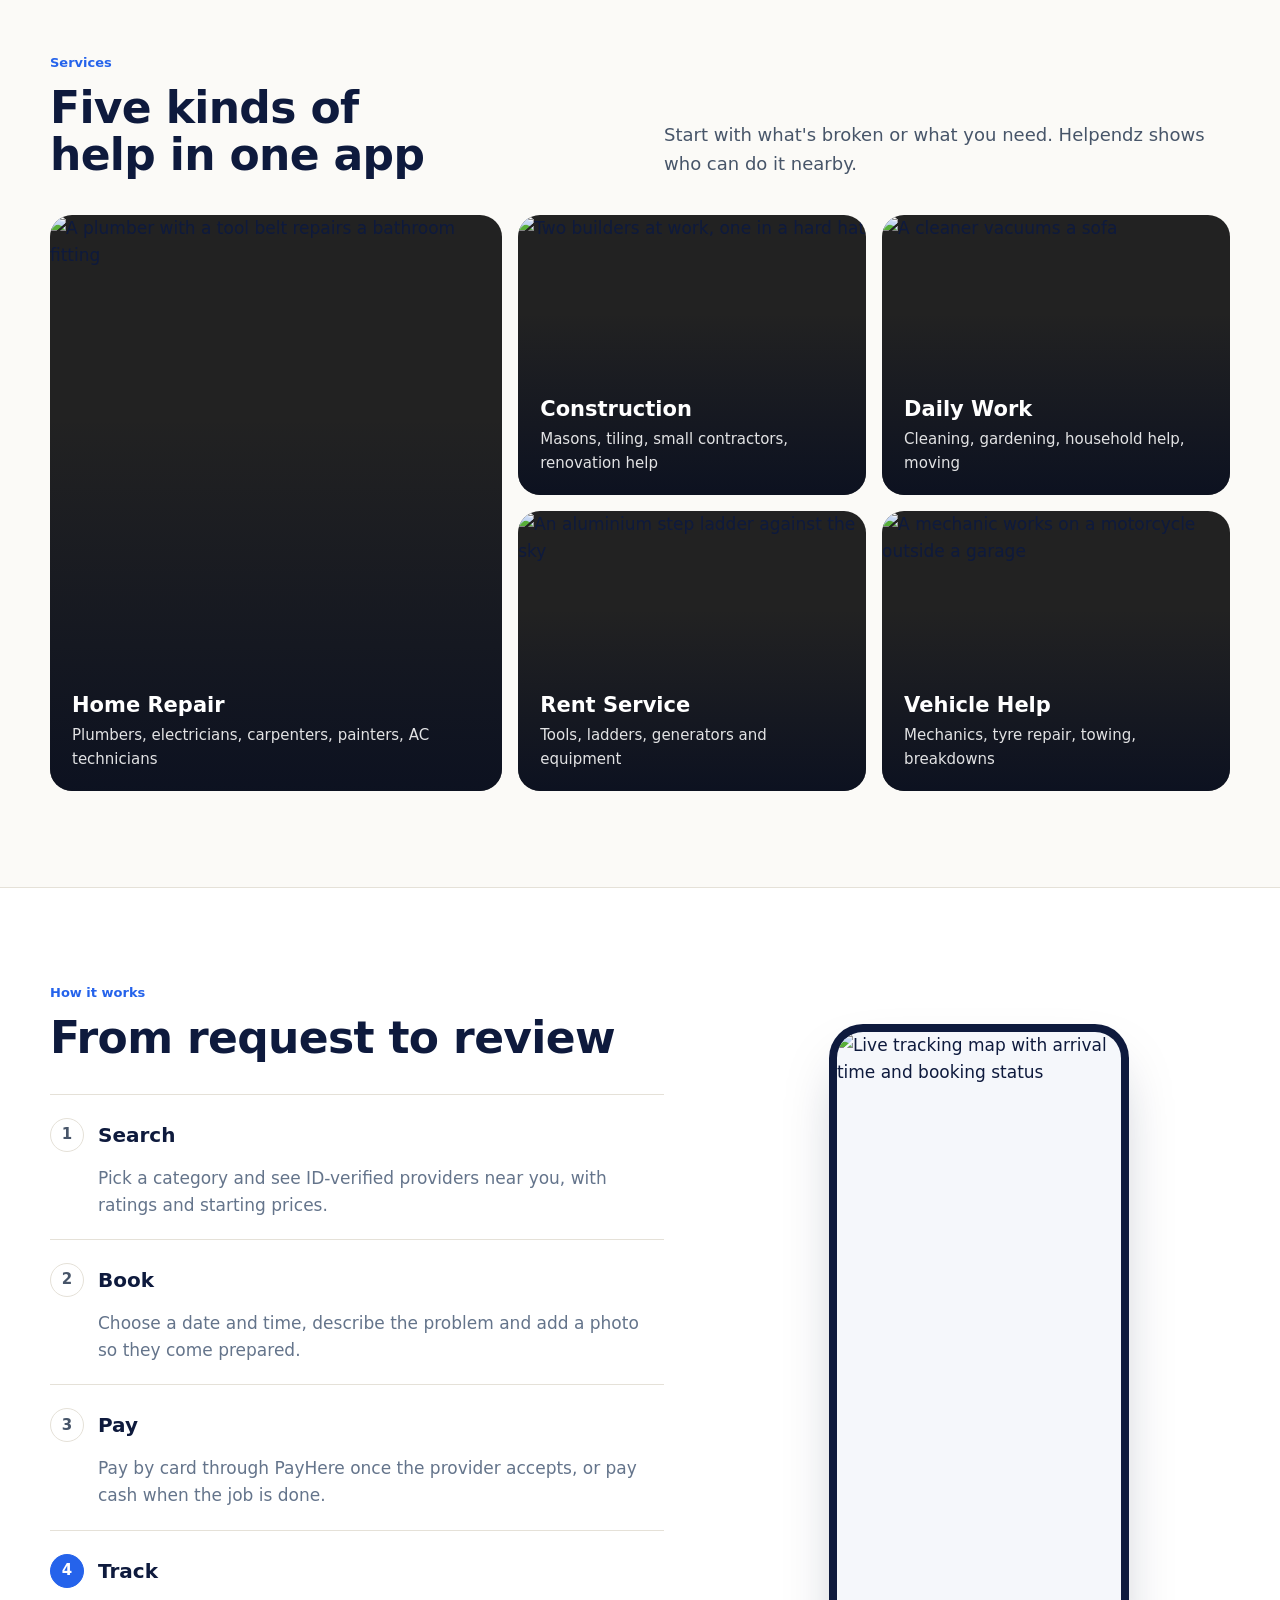
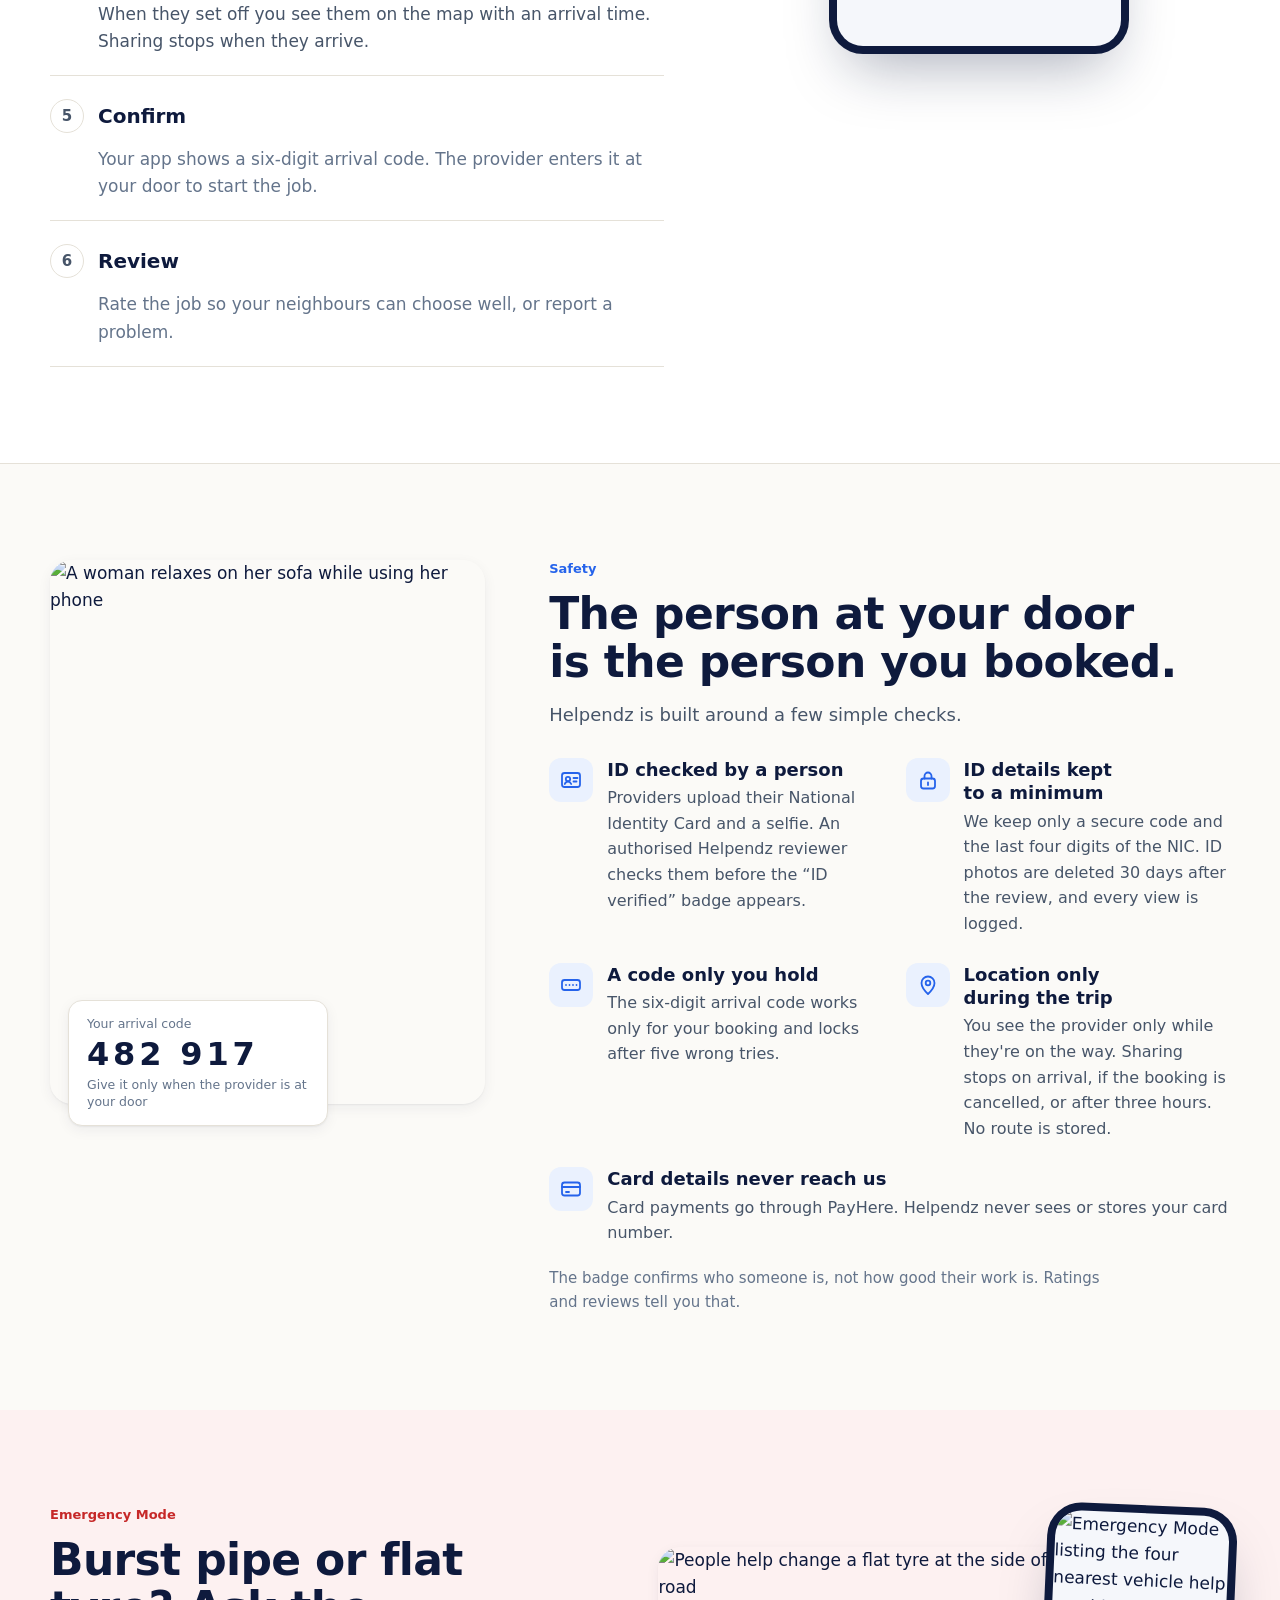
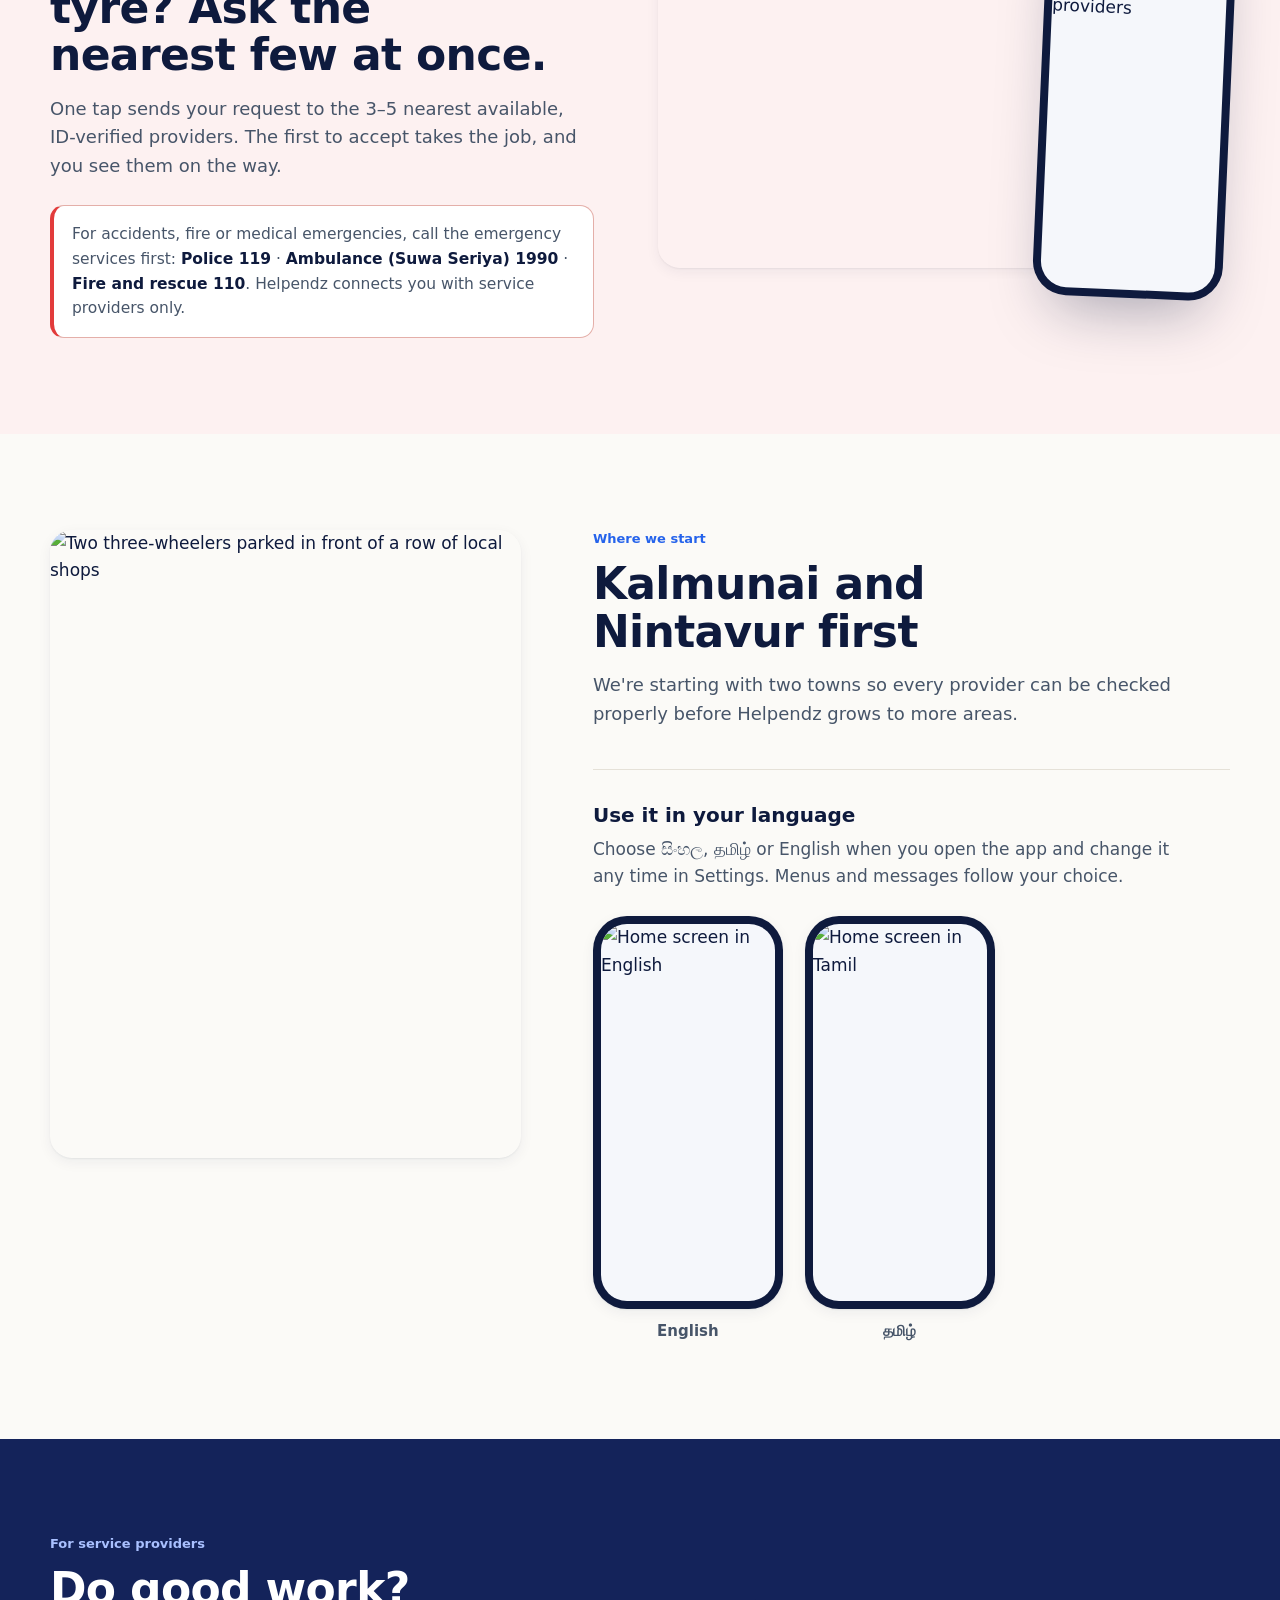
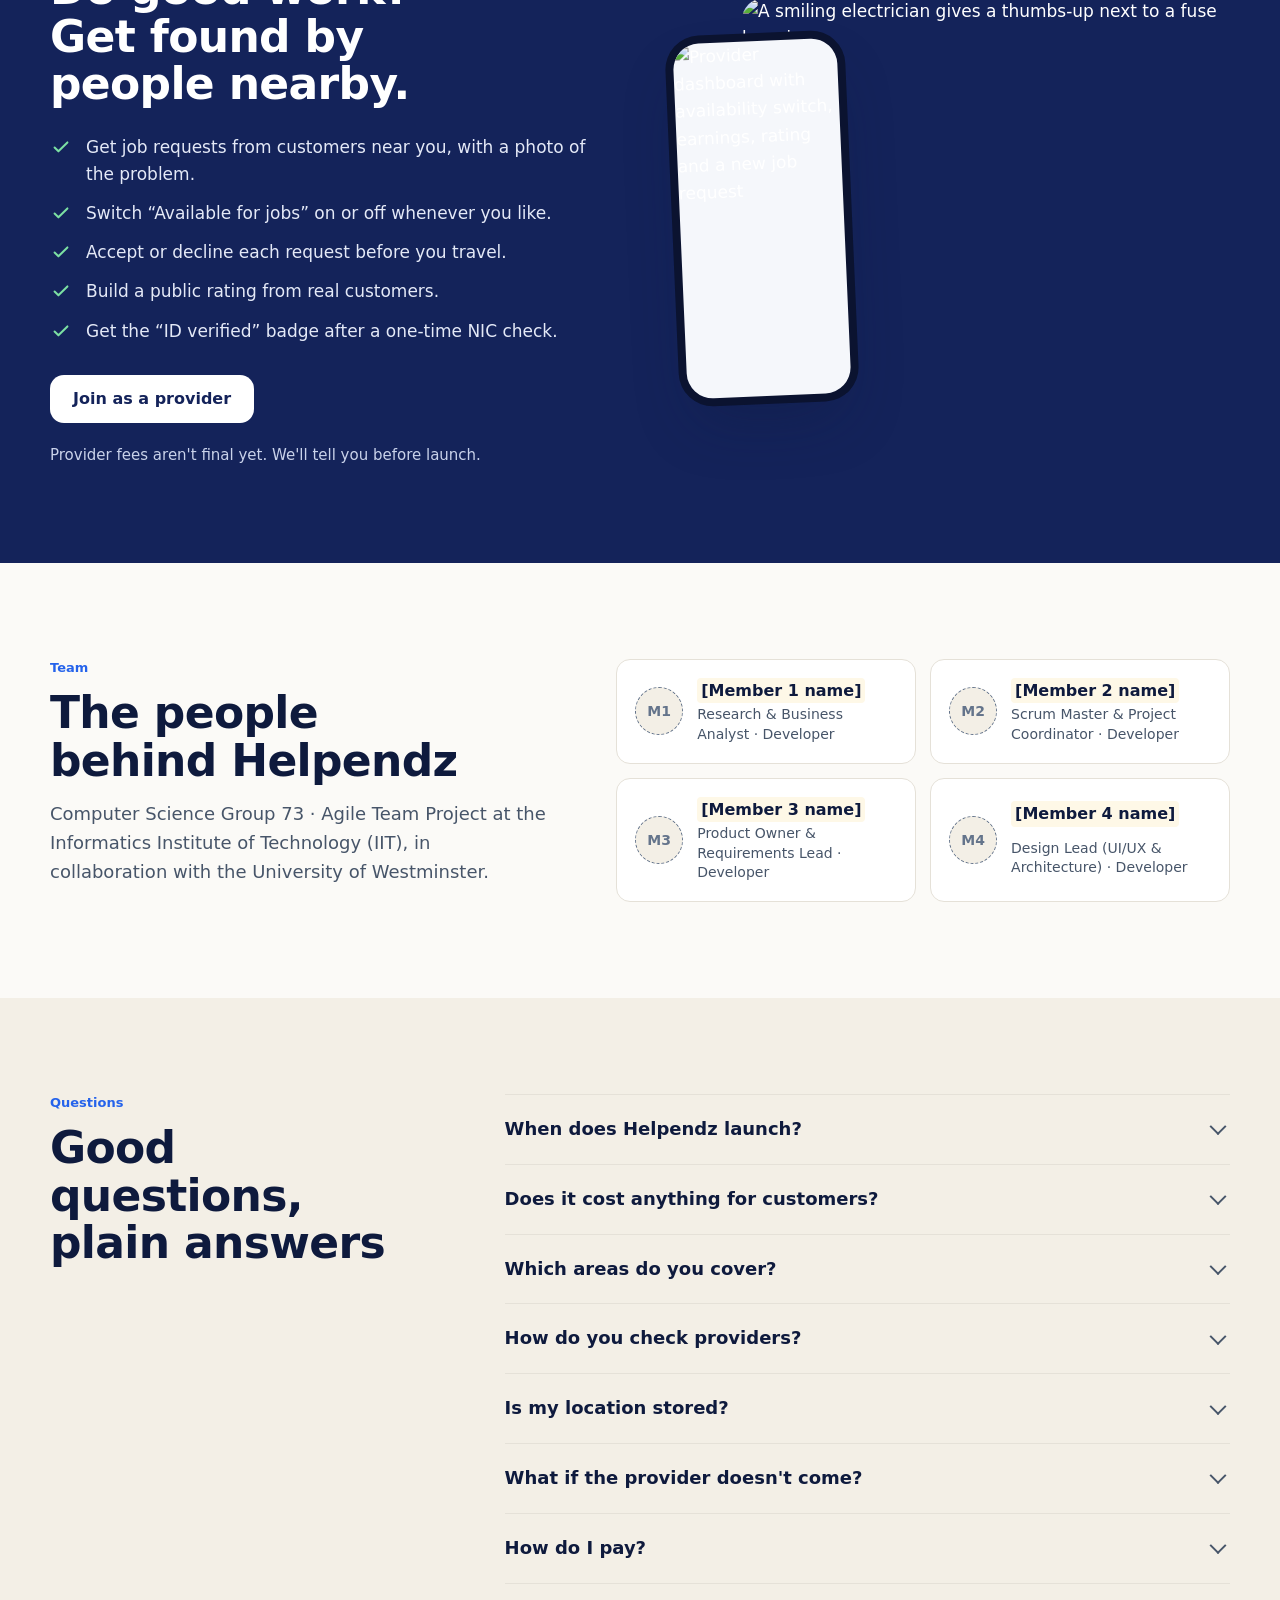
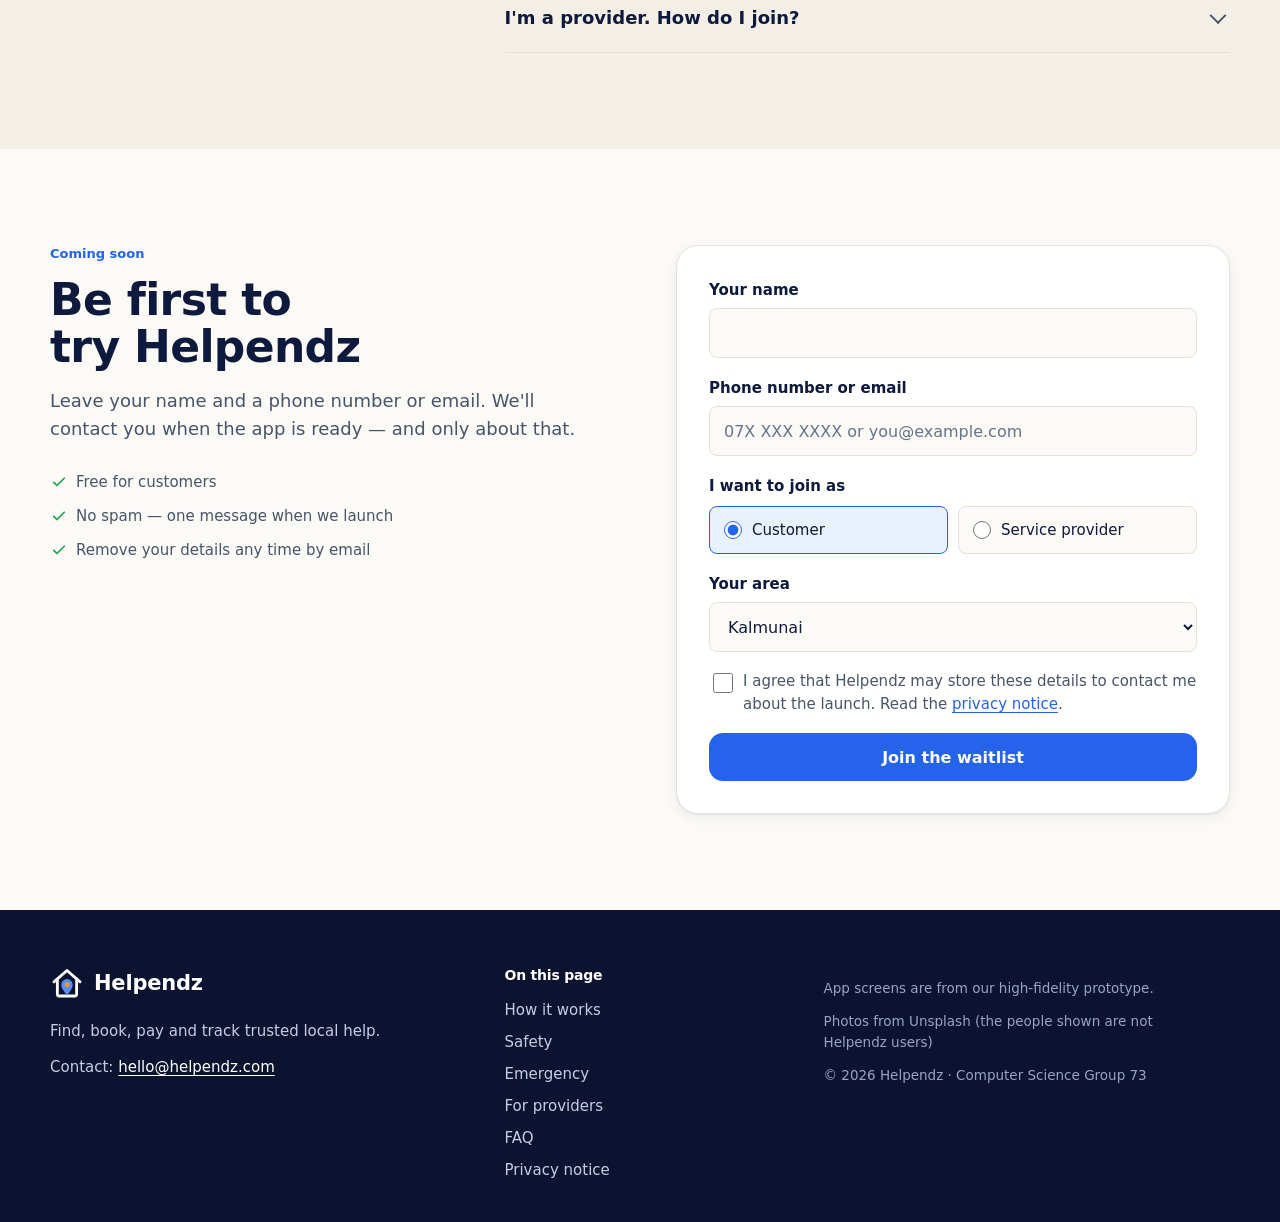
==== commit b9208626: "Update index.html" ====
--- a/index.html
+++ b/index.html
@@ -307,7 +307,6 @@
         <label for="f-area" data-i18n="wl.area">Your area</label>
         <select id="f-area" name="area">
           <option value="Kalmunai" data-i18n="wl.kal">Kalmunai</option>
-          <option value="Nintavur" data-i18n="wl.nin">Nintavur</option>
           <option value="Other" data-i18n="wl.oth">Somewhere else</option>
         </select>
       </div>
@@ -343,7 +342,7 @@
     </nav>
     <div class="foot-small">
       <p data-i18n="ft.screens">App screens are from our high-fidelity prototype.</p>
-      <p><span data-i18n="ft.credit">Photos from Unsplash (the people shown are not Helpendz users)</span>: <a href="https://unsplash.com/photos/jmTuwazuRB8" rel="noopener">Sushmita Nag</a>, <a href="https://unsplash.com/photos/VAGbjhkxg6I" rel="noopener">Timur Shakerzianov</a>, <a href="https://unsplash.com/photos/GqHIevKIl7U" rel="noopener">Ankit Manoharan</a>, <a href="https://unsplash.com/photos/5TXz228u4eo" rel="noopener">Giorgio Trovato</a>, <a href="https://unsplash.com/photos/eJ3TTxG-CmE" rel="noopener">Defrino Maasy</a>, <a href="https://unsplash.com/photos/eEiYhXX9aNE" rel="noopener">Johan Mouchet</a>, <a href="https://unsplash.com/photos/tQ3yGo-oX20" rel="noopener">Isaac Berrocal</a>, <a href="https://unsplash.com/photos/Hqeb3fCo_MY" rel="noopener">Jura</a>, <a href="https://unsplash.com/photos/SiC0S5Jx7Bw" rel="noopener">Marc Zeman</a>, <a href="https://unsplash.com/photos/3wacD2E3b-I" rel="noopener">Indu Pandey</a>.</p>
+      <p><span data-i18n="ft.credit">Photos from Unsplash (the people shown are not Helpendz users)</span></p>
       <p data-i18n="ft.copy">© 2026 Helpendz · Computer Science Group 73</p>
     </div>
   </div>
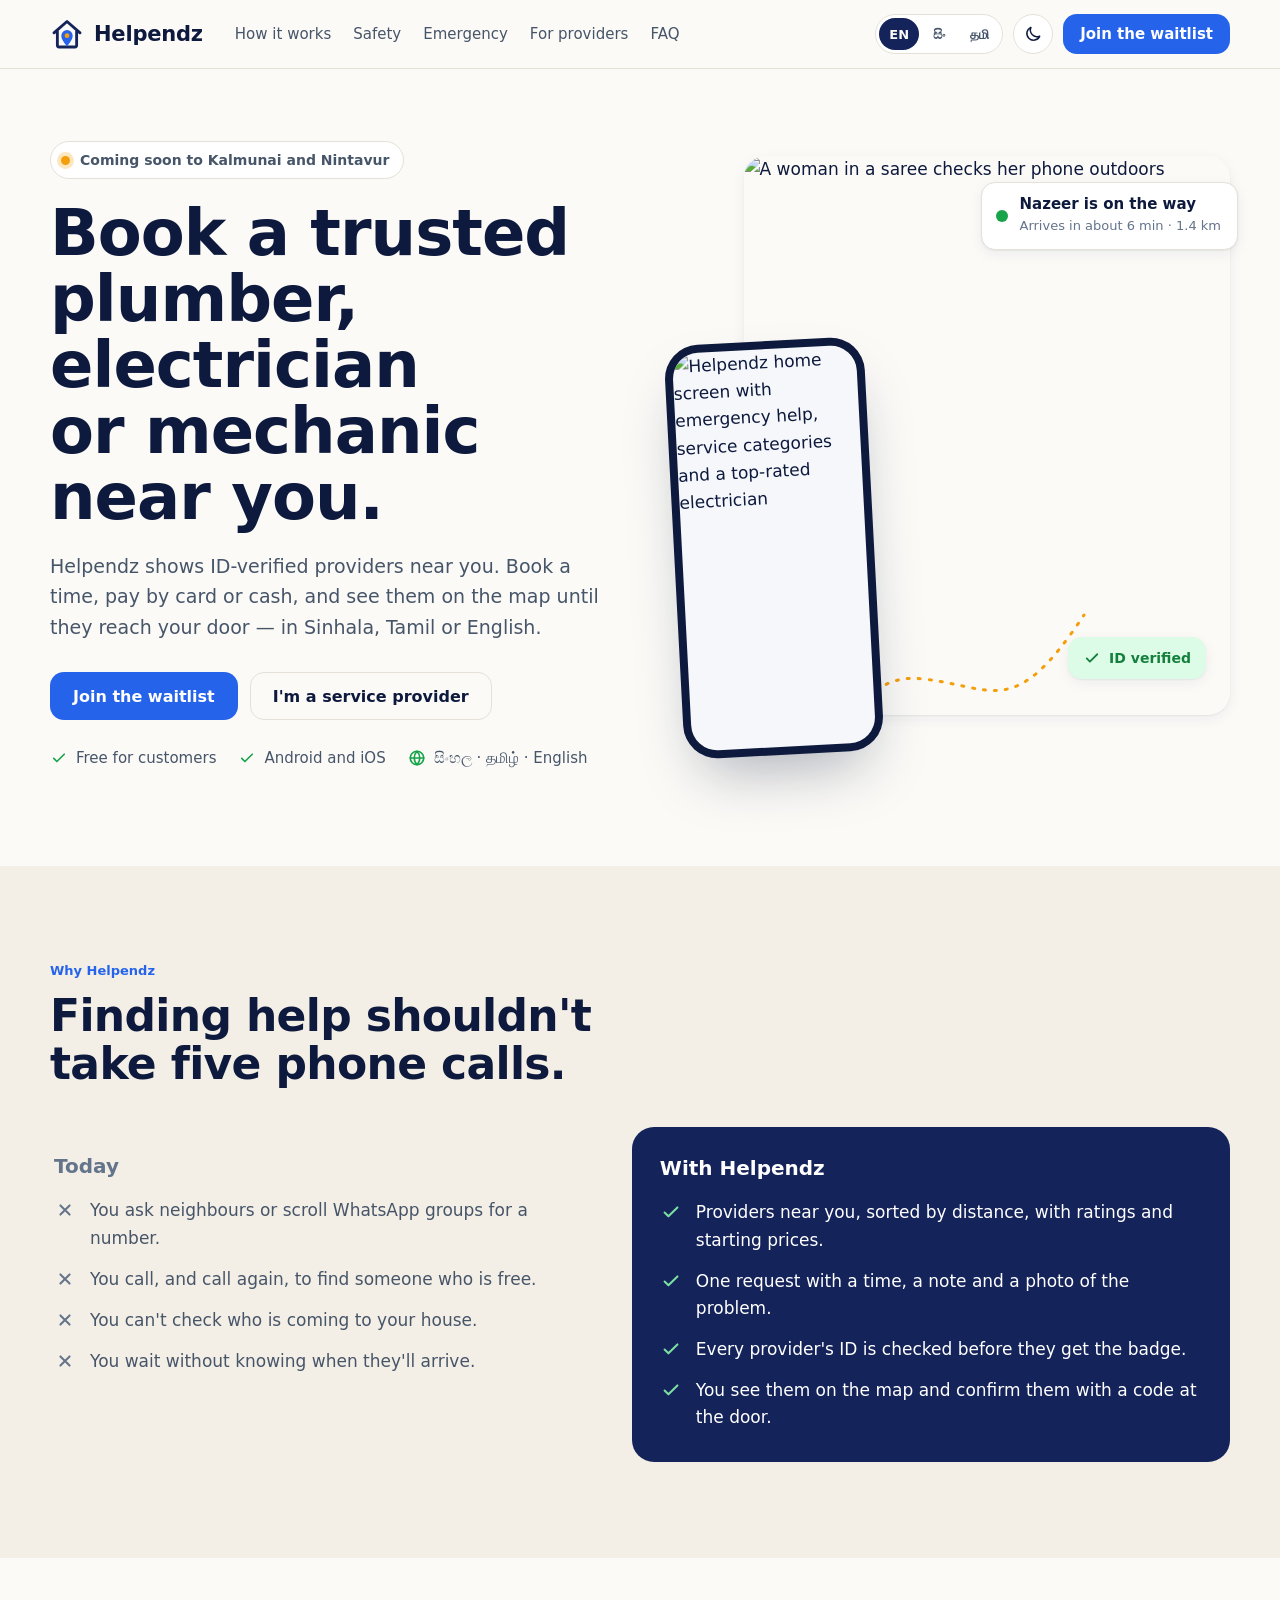
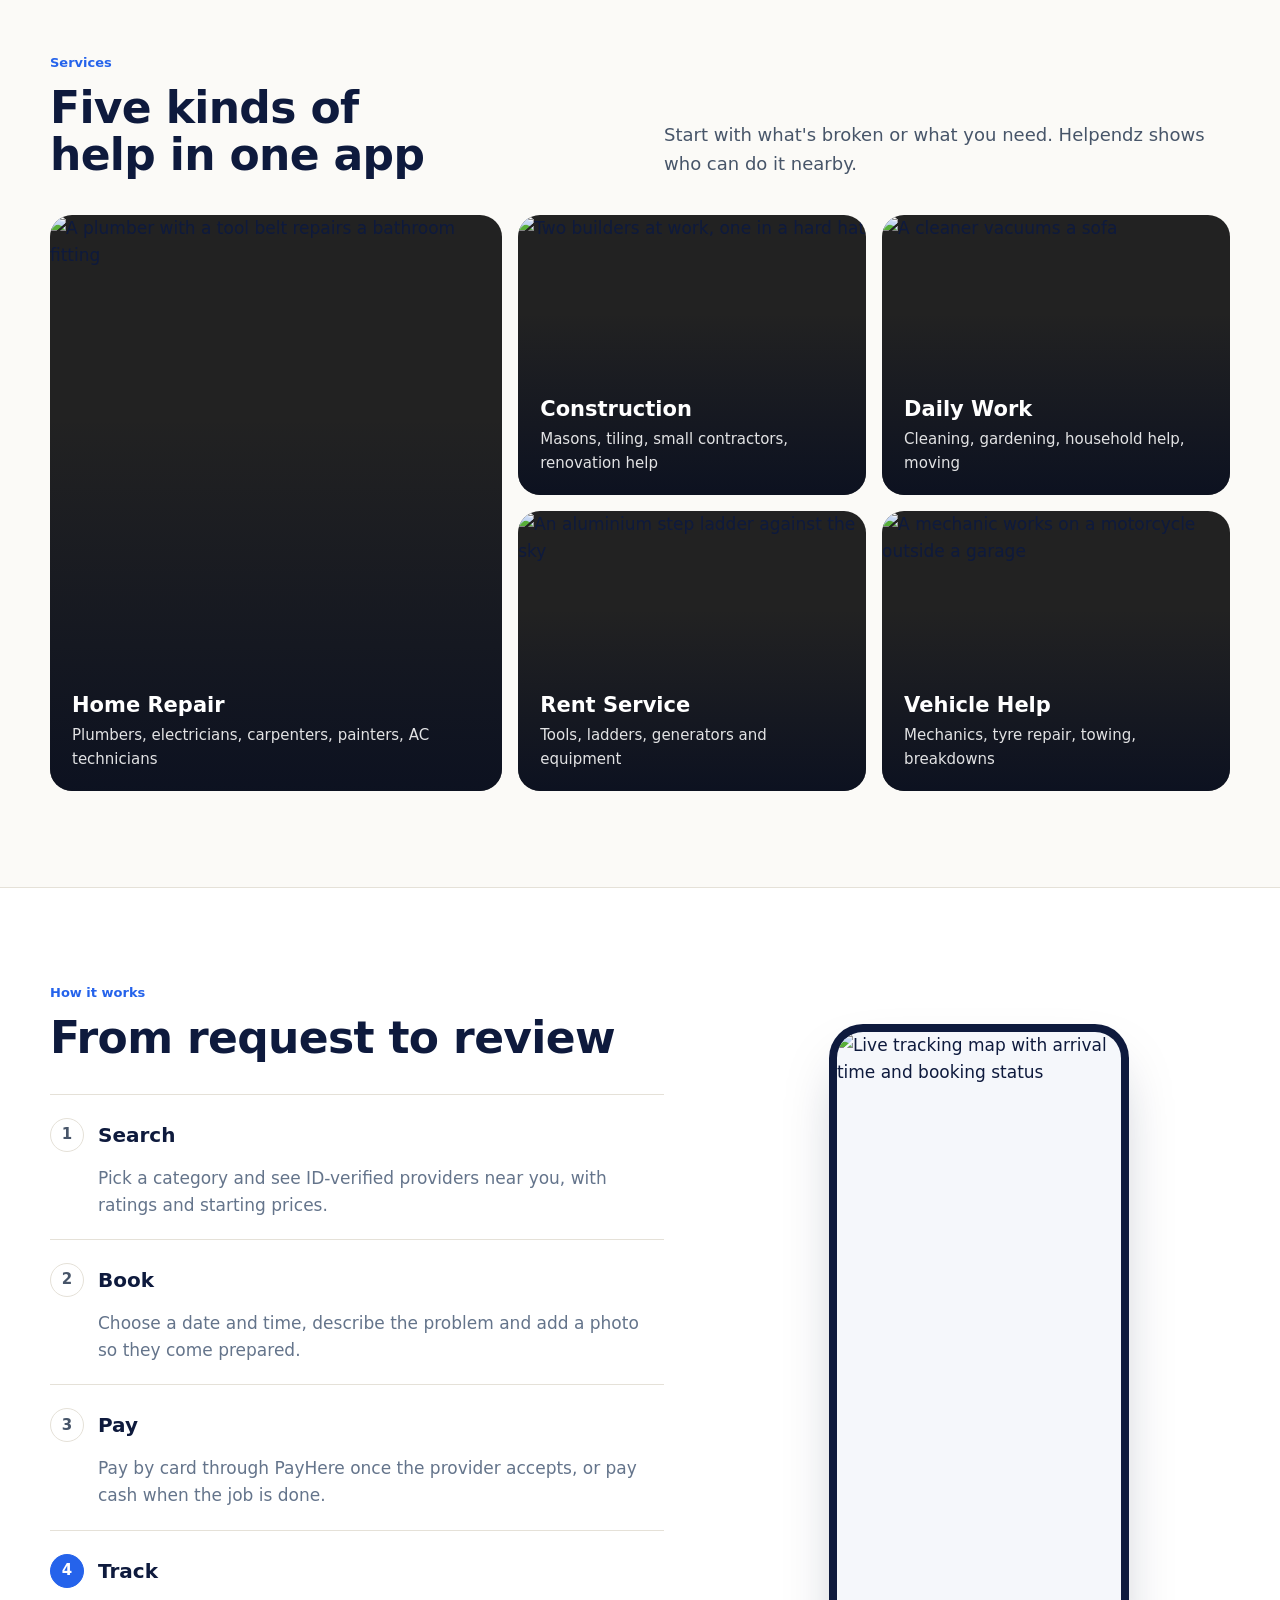
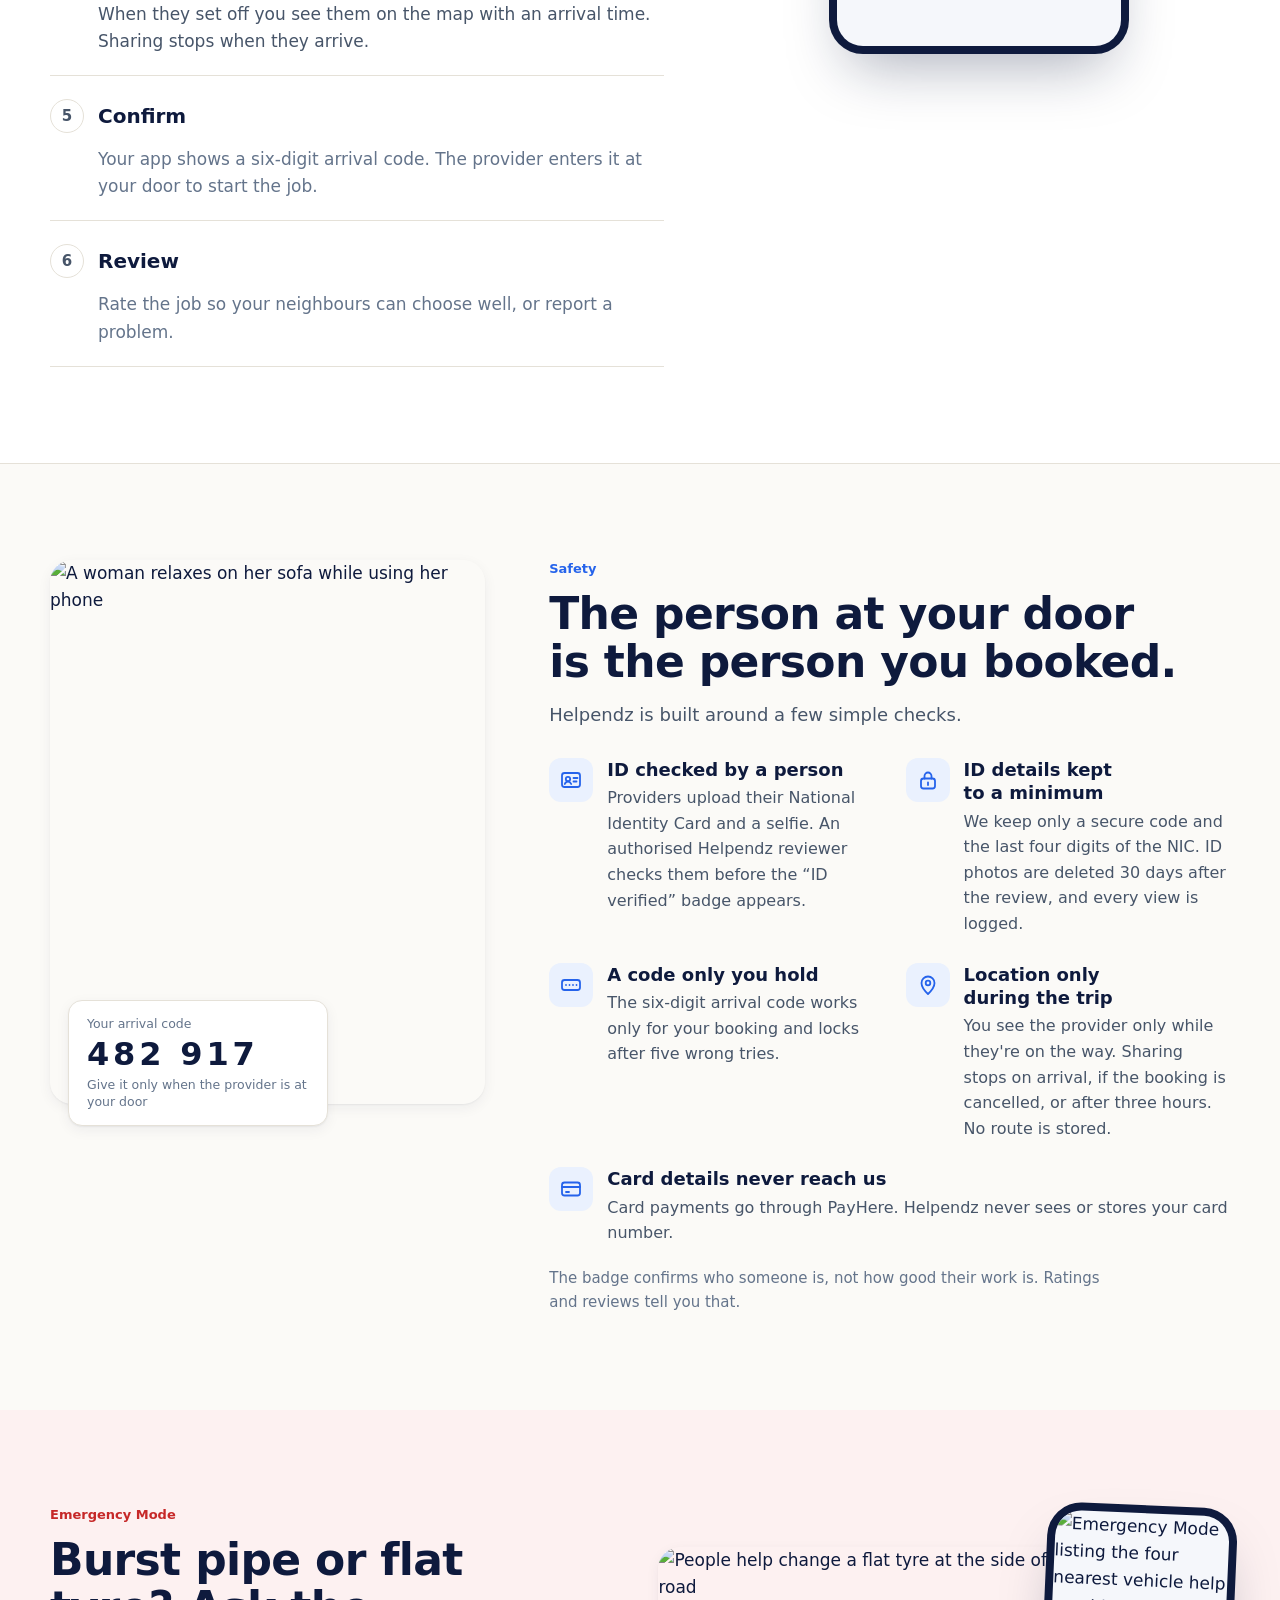
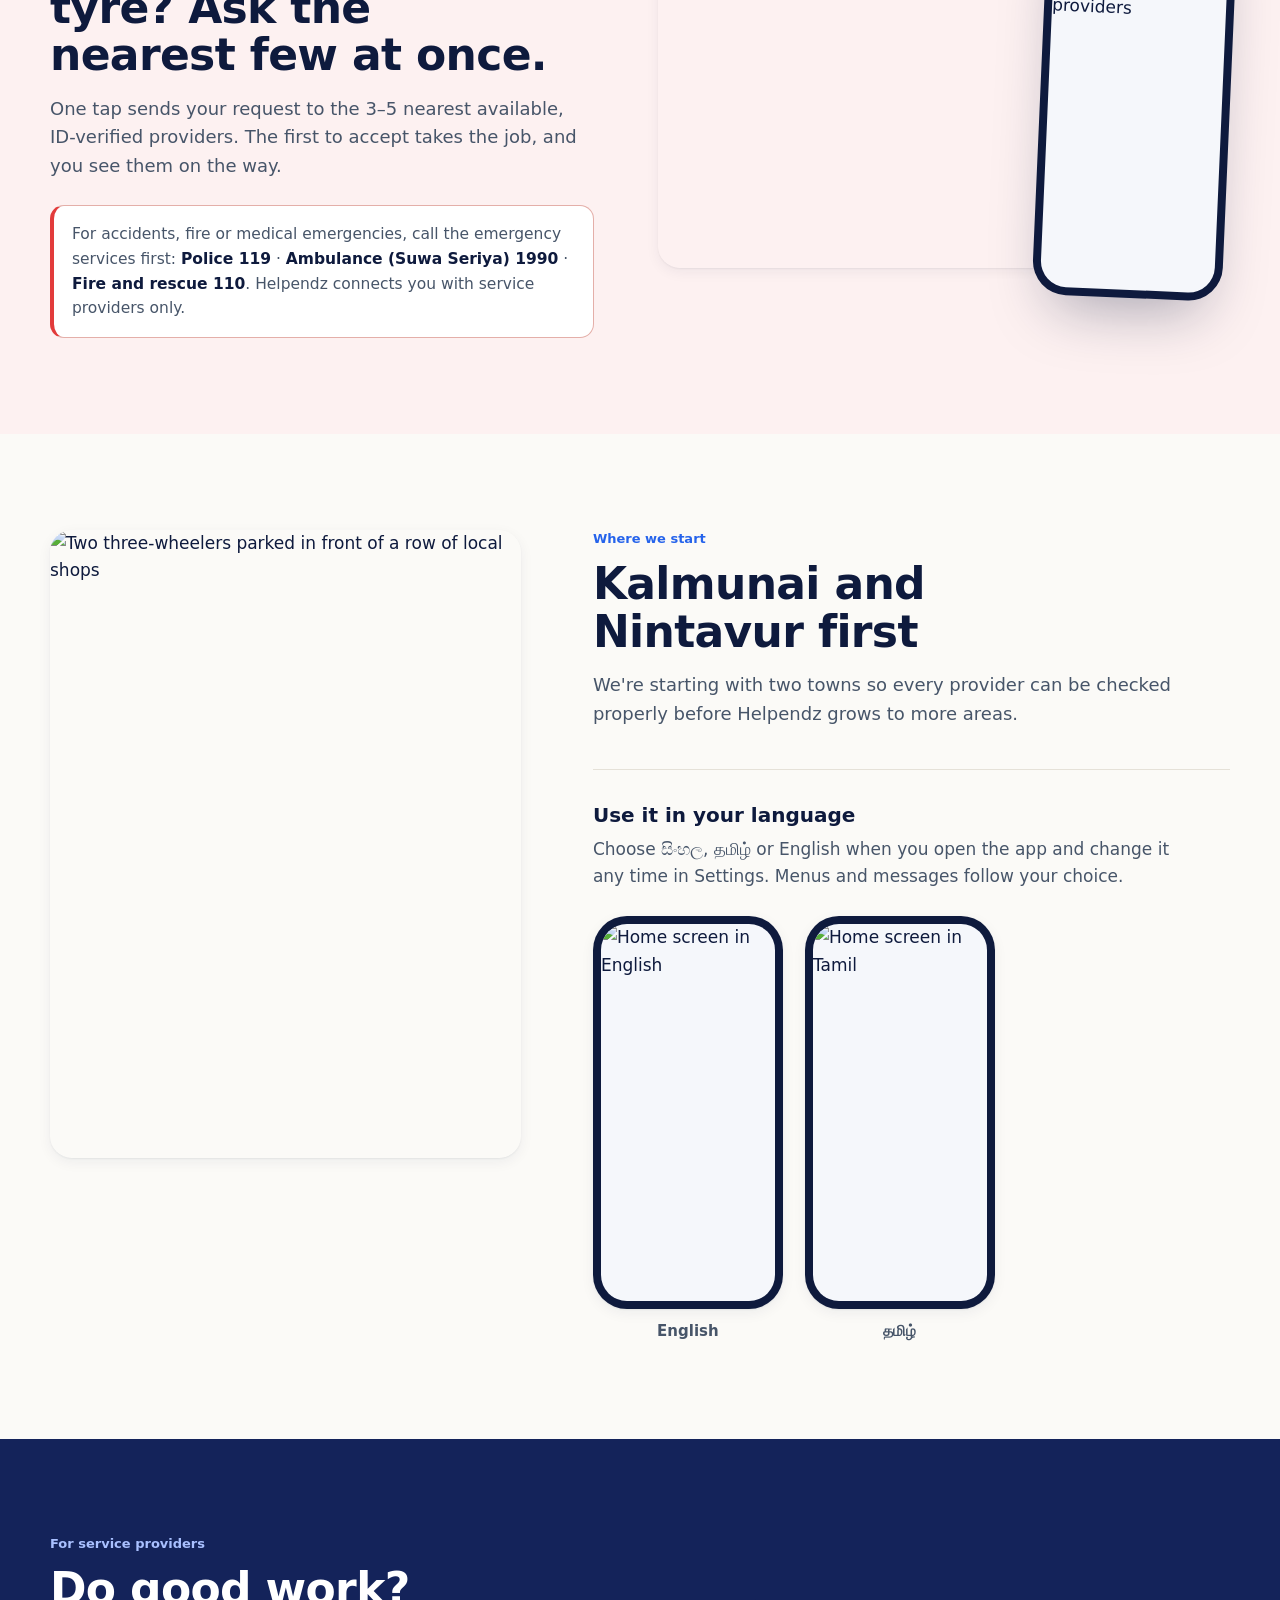
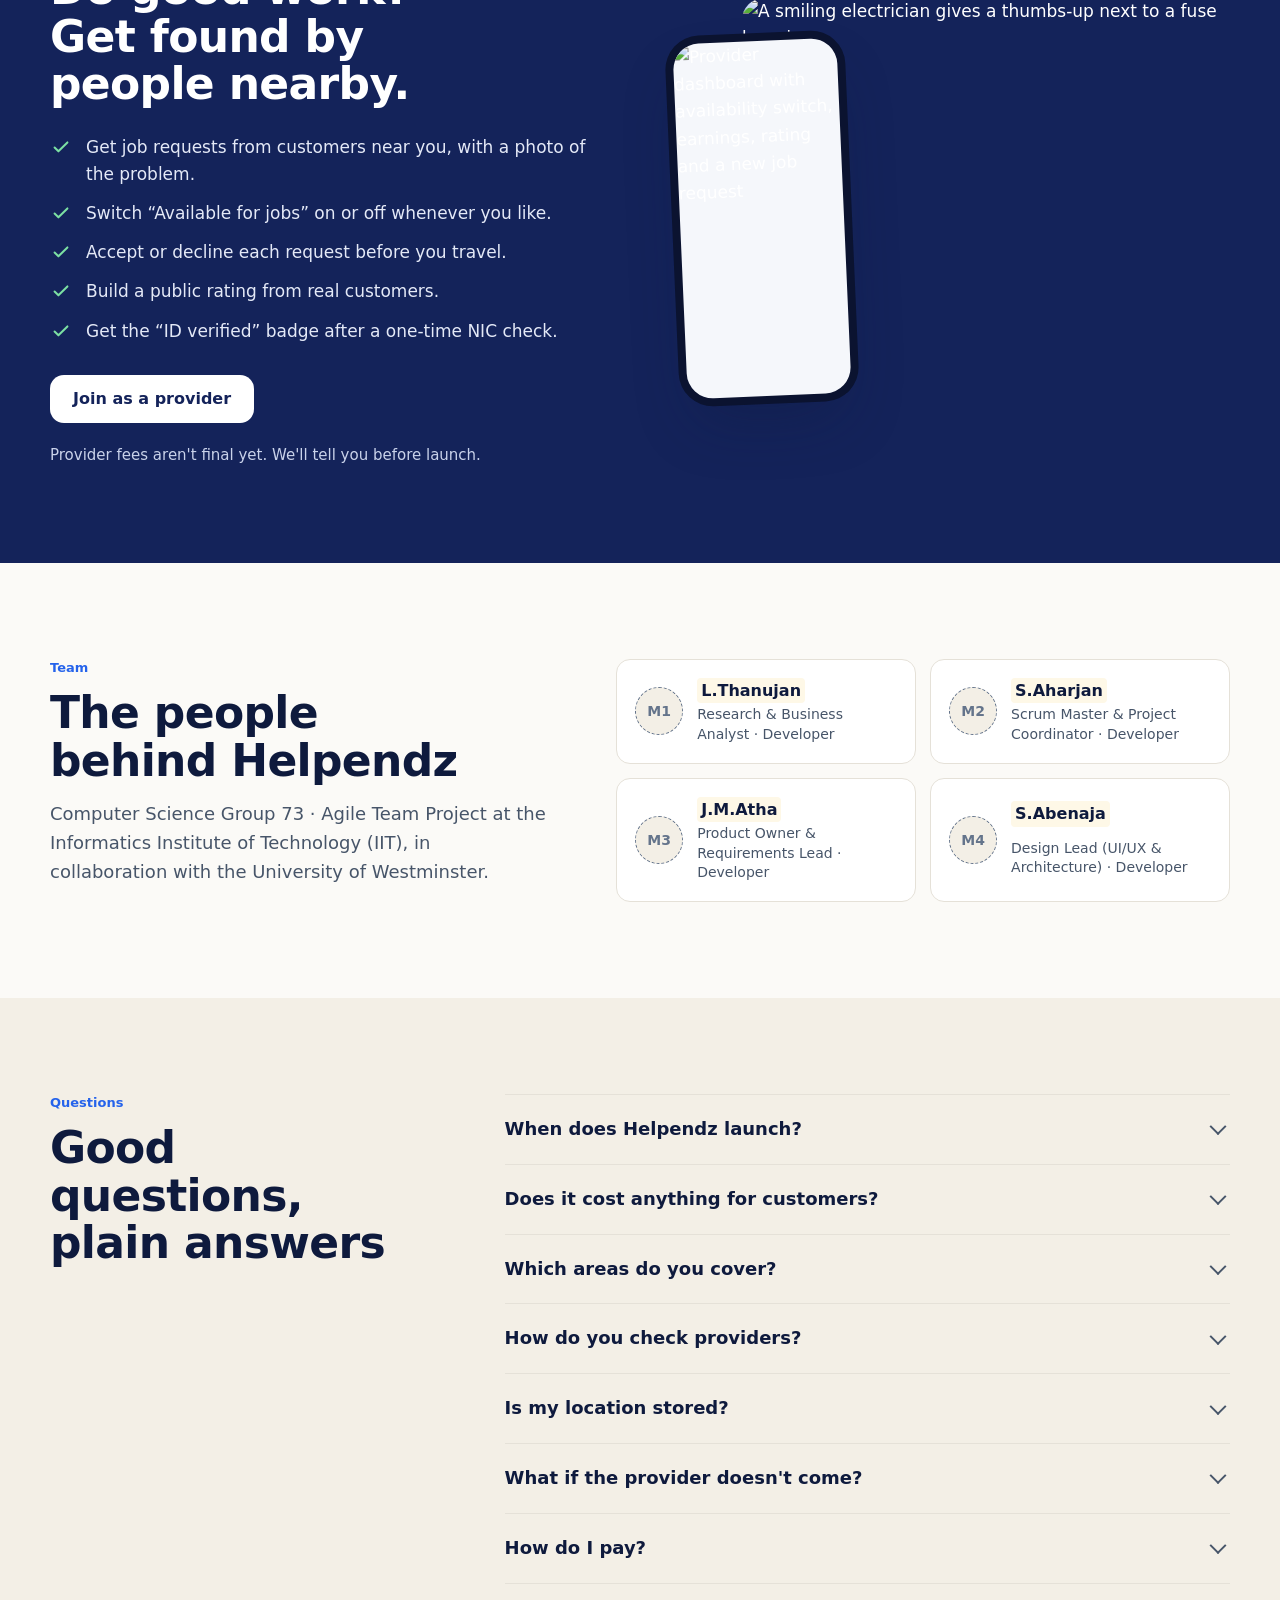
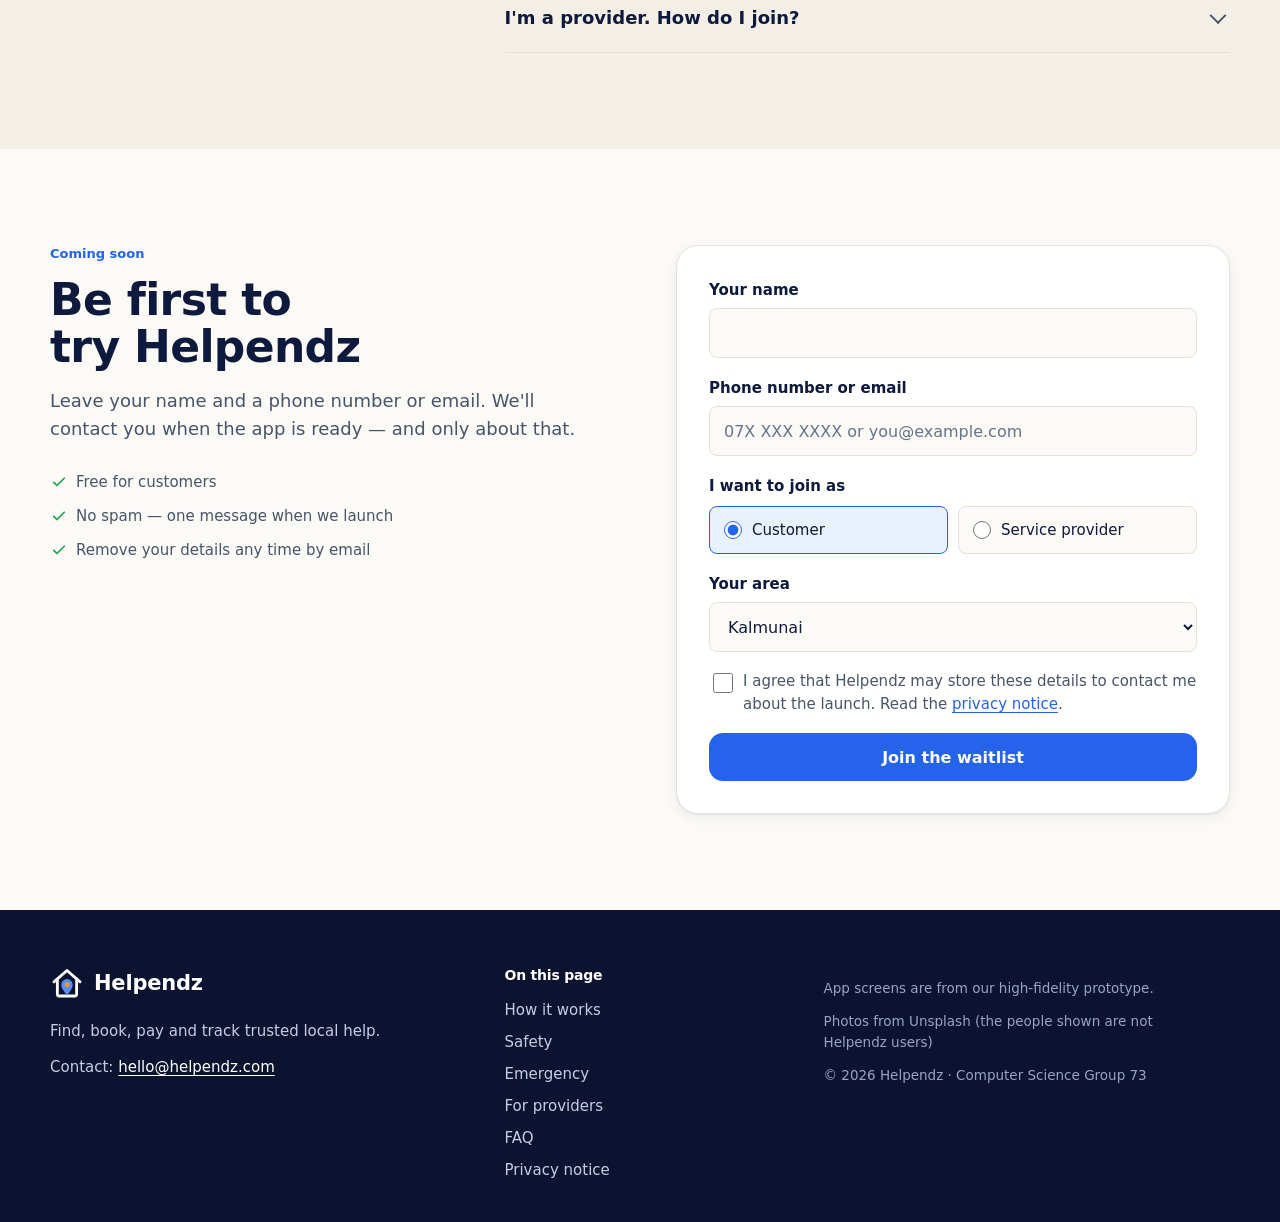
==== commit eb3650a2: "Update index.html" ====
--- a/index.html
+++ b/index.html
@@ -249,10 +249,10 @@
   <div class="wrap team-grid">
     <div><p class="kicker" data-i18n="team.kicker">Team</p><h2 id="team-h" data-i18n="team.h2">The people behind Helpendz</h2><p class="sec-lead" data-i18n="team.p">Computer Science Group 73 · Agile Team Project at the Informatics Institute of Technology (IIT), in collaboration with the University of Westminster.</p></div>
     <ul class="members">
-<li><span class="avatar" aria-hidden="true">M1</span><b>[Member 1 name]</b><span data-i18n="team.r1">Research &amp; Business Analyst · Developer</span></li>
-<li><span class="avatar" aria-hidden="true">M2</span><b>[Member 2 name]</b><span data-i18n="team.r2">Scrum Master &amp; Project Coordinator · Developer</span></li>
-<li><span class="avatar" aria-hidden="true">M3</span><b>[Member 3 name]</b><span data-i18n="team.r3">Product Owner &amp; Requirements Lead · Developer</span></li>
-<li><span class="avatar" aria-hidden="true">M4</span><b>[Member 4 name]</b><span data-i18n="team.r4">Design Lead (UI/UX &amp; Architecture) · Developer</span></li>
+<li><span class="avatar" aria-hidden="true">M1</span><b>L.Thanujan</b><span data-i18n="team.r1">Research &amp; Project Analyst · Developer</span></li>
+<li><span class="avatar" aria-hidden="true">M2</span><b>S.Aharjan</b><span data-i18n="team.r2">Scrum Master &amp; Project Coordinator · Developer</span></li>
+<li><span class="avatar" aria-hidden="true">M3</span><b>J.M.Atha</b><span data-i18n="team.r3">Product Analyst &amp; Requirements Lead · Developer</span></li>
+<li><span class="avatar" aria-hidden="true">M4</span><b>S.Abenaja</b><span data-i18n="team.r4">Design Lead (UI/UX &amp; Architecture) · Developer</span></li>
     </ul>
   </div>
 </section>
